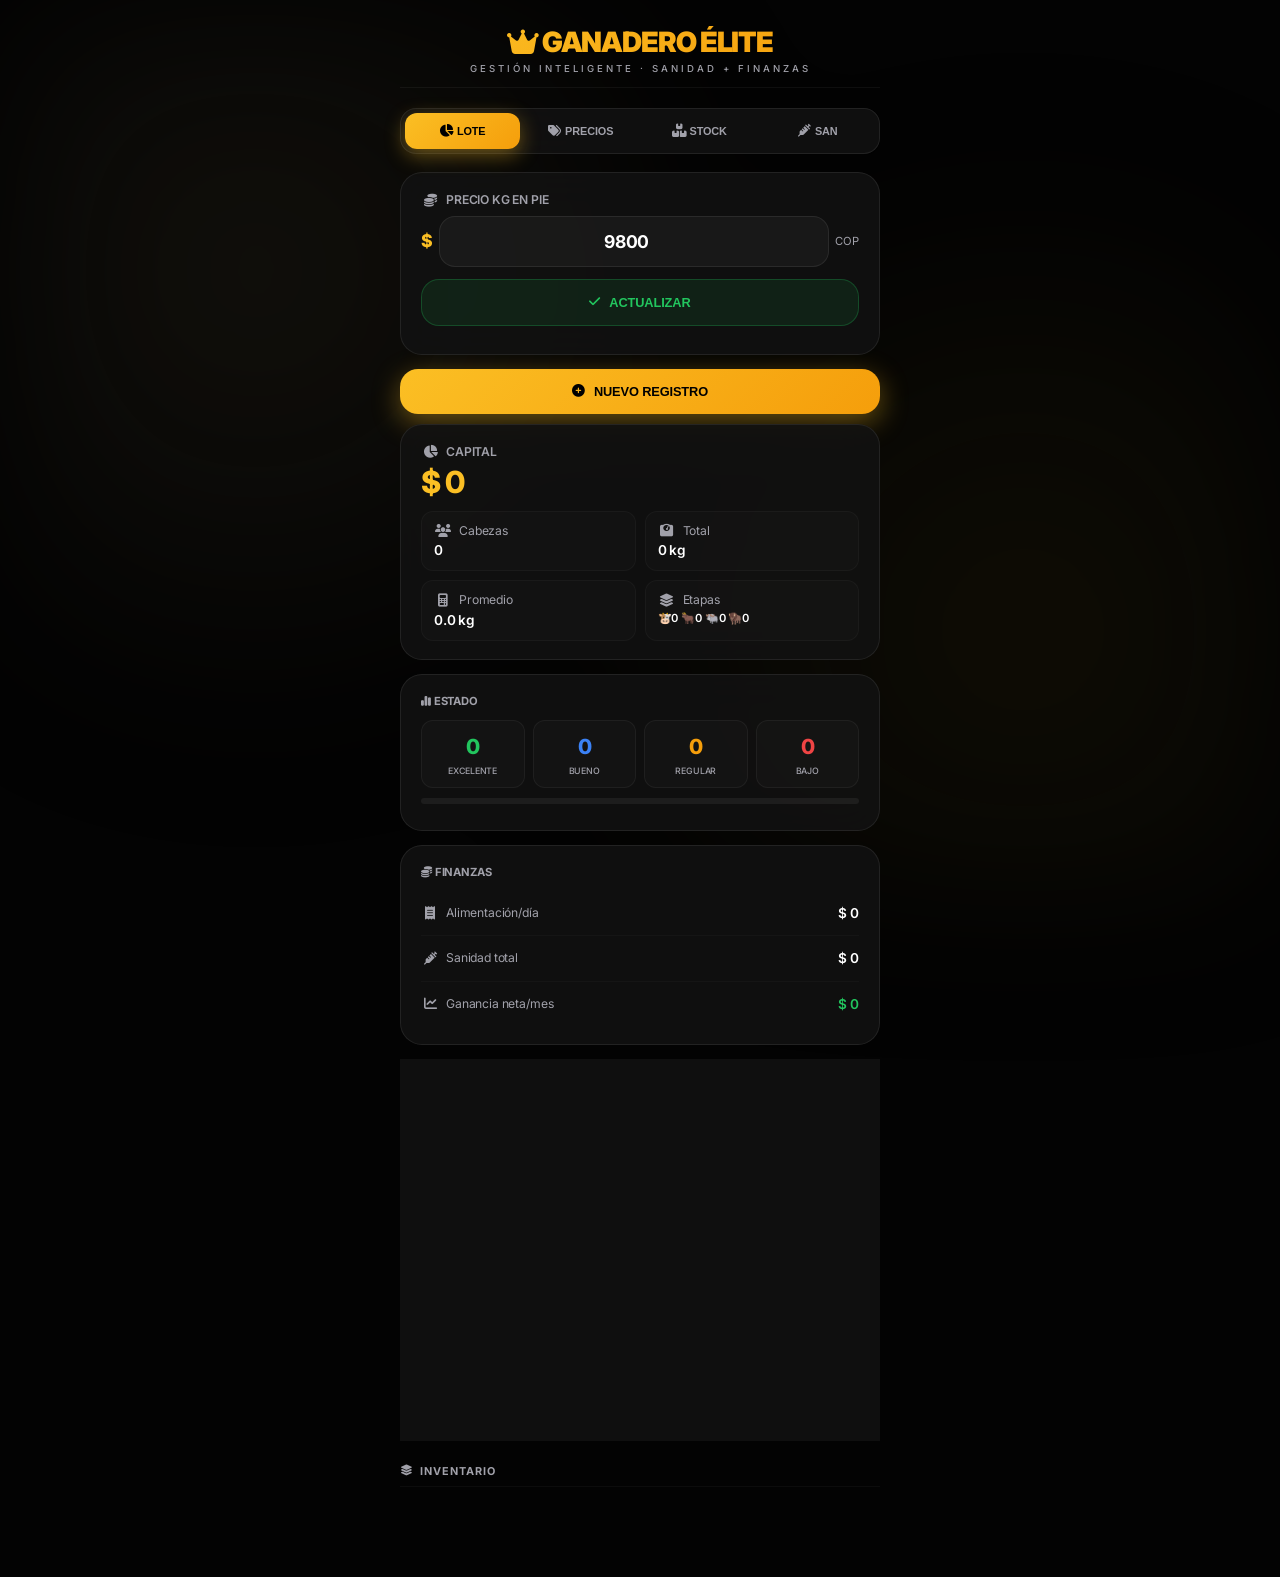
==== GANADERO ELITE.html @ 32d3ba5f "Add files via upload" ====
<!DOCTYPE html>
<html lang="es">
<head>
    <meta charset="UTF-8">
    <meta name="viewport" content="width=device-width, initial-scale=1.0, maximum-scale=1.0, user-scalable=no, viewport-fit=cover">
    <title>GANADERO ÉLITE</title>
    <link href="https://fonts.googleapis.com/css2?family=Inter:wght@300;400;500;600;700;800;900&display=swap" rel="stylesheet">
    <link rel="stylesheet" href="https://cdnjs.cloudflare.com/ajax/libs/font-awesome/6.4.0/css/all.min.css">
    <style>
        :root {
            --bg: #030303; --card: rgba(18,18,18,0.85); --border: rgba(255,255,255,0.08);
            --accent: #fbbf24; --accent-glow: rgba(251,191,36,0.4); --accent-grad: linear-gradient(135deg,#fbbf24,#f59e0b);
            --text: #fff; --muted: #a1a1aa; --danger: #ef4444; --success: #22c55e; --info: #3b82f6; --warning: #f59e0b; --purple: #a78bfa;
        }
        *{margin:0;padding:0;box-sizing:border-box;-webkit-tap-highlight-color:transparent}
        body{font-family:'Inter',-apple-system,sans-serif;background:var(--bg);color:var(--text);min-height:100vh;padding:14px 14px 80px;font-size:15px;display:flex;justify-content:center;overflow-x:hidden;font-weight:400;line-height:1.5;-webkit-font-smoothing:antialiased;letter-spacing:-.01em}
        .aurora{position:fixed;top:0;left:0;width:100%;height:100%;background:radial-gradient(circle at 20% 30%,#1e1b13 0%,transparent 40%),radial-gradient(circle at 80% 70%,#1a1608 0%,transparent 40%);z-index:-1;filter:blur(80px);opacity:.6}
        .app{width:100%;max-width:480px;position:relative;display:flex;flex-direction:column;gap:18px}
        @keyframes fadeIn{from{opacity:0;transform:translateY(8px)}to{opacity:1;transform:translateY(0)}}
        @keyframes glow{0%,100%{opacity:1}50%{opacity:.4}}
        @keyframes slideDown{from{opacity:0;transform:translateY(-20px)}to{opacity:1;transform:translateY(0)}}
        .toast{position:fixed;top:20px;left:50%;transform:translateX(-50%);background:var(--card);border:1px solid var(--accent);padding:14px 22px;border-radius:30px;z-index:1000;font-weight:500;font-size:.8rem;color:var(--text);animation:slideDown .4s ease,fadeIn .4s ease;box-shadow:0 10px 30px rgba(0,0,0,.5);text-align:center;max-width:90%}
        .page{animation:fadeIn .3s ease}
        header{text-align:center;padding:12px 0 10px;border-bottom:1px solid rgba(255,255,255,.05);margin-bottom:2px}
        header h1{font-weight:900;font-size:1.75rem;letter-spacing:-.04em;background:var(--accent-grad);-webkit-background-clip:text;-webkit-text-fill-color:transparent;line-height:1.15}
        header .subtitle{font-size:.6rem;color:var(--muted);letter-spacing:3px;font-weight:500;text-transform:uppercase;margin-top:4px}
        .nav{display:flex;gap:4px;background:var(--card);backdrop-filter:blur(20px);border-radius:16px;padding:4px;border:1px solid var(--border);position:sticky;top:8px;z-index:100}
        .nav-btn{flex:1;padding:12px 4px;border:none;border-radius:12px;background:transparent;color:var(--muted);font-size:.68rem;font-weight:600;cursor:pointer;display:flex;align-items:center;justify-content:center;gap:4px;transition:all .3s ease;letter-spacing:-.01em}
        .nav-btn i{font-size:.8rem}
        .nav-btn.active{background:var(--accent-grad);color:#000;font-weight:700;box-shadow:0 6px 20px var(--accent-glow)}
        .btn-back-float{position:fixed;bottom:24px;right:20px;width:44px;height:44px;border-radius:50%;background:rgba(255,255,255,.04);border:1px solid rgba(255,255,255,.1);color:var(--muted);font-size:1rem;cursor:pointer;z-index:150;display:flex;align-items:center;justify-content:center;transition:all .3s ease;backdrop-filter:blur(10px);-webkit-backdrop-filter:blur(10px)}
        .btn-back-float:active{background:rgba(255,255,255,.1);color:#fff;transform:scale(.9)}
        .card{background:var(--card);backdrop-filter:blur(20px);border:1px solid var(--border);border-radius:22px;padding:18px 20px;margin-bottom:14px}
        input[type=number],input[type=text],select{width:100%;padding:14px 16px;border-radius:16px;border:1px solid var(--border);background:rgba(255,255,255,.04);color:var(--text);font-family:'Inter',sans-serif;font-size:15px;font-weight:500;outline:none;transition:all .3s ease;letter-spacing:-.01em}
        select{appearance:none;-webkit-appearance:none;background-image:url("data:image/svg+xml,%3Csvg xmlns='http://www.w3.org/2000/svg' width='12' height='12' viewBox='0 0 12 12'%3E%3Cpath fill='%23a1a1aa' d='M6 8L1 3h10z'/%3E%3C/svg%3E");background-repeat:no-repeat;background-position:right 16px center;padding-right:40px}
        select option{background:#1a1a1a;color:#fff}
        input:focus,select:focus{border-color:var(--accent);box-shadow:0 0 0 4px rgba(251,191,36,.08);background:rgba(255,255,255,.07)}
        .btn{width:100%;padding:15px 18px;border-radius:18px;border:none;font-size:.8rem;font-weight:700;display:flex;align-items:center;justify-content:center;gap:9px;transition:all .3s ease;margin-bottom:10px;cursor:pointer;letter-spacing:-.01em}
        .btn-gold{background:var(--accent-grad);color:#000;box-shadow:0 8px 28px var(--accent-glow)}
        .btn-gold:active{transform:scale(.96)}
        .btn-gray{background:rgba(255,255,255,.04);color:#fff;border:1px solid var(--border);font-weight:600}
        .btn-green{background:rgba(34,197,94,.1);color:#22c55e;border:1px solid rgba(34,197,94,.25);font-weight:600}
        .btn-purple{background:rgba(167,139,250,.1);color:#a78bfa;border:1px solid rgba(167,139,250,.25);font-weight:600}
        .btn-sm{width:auto;padding:8px 14px;font-size:.7rem;min-height:38px}
        .row{display:flex;justify-content:space-between;align-items:center;padding:12px 0;border-bottom:1px solid rgba(255,255,255,.025)}
        .row:last-child{border-bottom:none}
        .row-label{color:var(--muted);font-size:.76rem;font-weight:400;display:flex;align-items:center;gap:7px}
        .row-label i{font-size:.82rem;width:18px;text-align:center}
        .row-val{font-weight:600;font-size:.85rem;letter-spacing:-.01em}
        .capital-value{font-size:1.9rem;font-weight:800;color:var(--accent);line-height:1.05;margin-bottom:4px;letter-spacing:-.03em}
        .stats-grid{display:grid;grid-template-columns:1fr 1fr;gap:9px;margin-top:12px}
        .stat-item{background:rgba(255,255,255,.015);padding:10px 12px;border-radius:12px;border:1px solid rgba(255,255,255,.03)}
        .estado-simple{display:flex;gap:8px;margin:10px 0}
        .estado-pildora{flex:1;text-align:center;padding:10px 5px;border-radius:12px;background:rgba(255,255,255,.02);border:1px solid rgba(255,255,255,.05)}
        .estado-pildora .num{font-size:1.3rem;font-weight:800;letter-spacing:-.03em}
        .estado-pildora .lbl{font-size:.55rem;color:var(--muted);margin-top:2px;text-transform:uppercase;font-weight:500}
        .estado-pildora.e .num{color:var(--success)}.estado-pildora.b .num{color:var(--info)}.estado-pildora.r .num{color:var(--warning)}.estado-pildora.m .num{color:var(--danger)}
        .progress{width:100%;height:6px;background:rgba(255,255,255,.06);border-radius:4px;overflow:hidden;margin:8px 0}
        .progress-fill{height:100%;border-radius:4px;transition:width .6s ease}
        .alert-item{display:flex;align-items:flex-start;gap:9px;padding:11px 14px;border-radius:12px;margin-bottom:5px;font-size:.74rem;font-weight:500}
        .alert-danger{background:rgba(239,68,68,.08);border-left:3px solid var(--danger)}
        .alert-warning{background:rgba(251,191,36,.08);border-left:3px solid var(--warning)}
        .alert-info{background:rgba(59,130,246,.08);border-left:3px solid var(--info)}
        .alert-purple{background:rgba(167,139,250,.08);border-left:3px solid #a78bfa}
        .grid{display:grid;grid-template-columns:1fr 1fr;gap:12px}
        .animal-card{background:rgba(255,255,255,.025);border:1px solid var(--border);border-radius:18px;padding:18px 10px 14px;text-align:center;cursor:pointer;position:relative;transition:all .3s ease}
        .animal-card:active{background:rgba(251,191,36,.06);border-color:var(--accent);transform:translateY(-4px)}
        .animal-card .name{font-weight:700;text-transform:uppercase;font-size:.7rem;letter-spacing:.3px}
        .etapa-tag{display:inline-block;padding:2px 8px;border-radius:10px;font-size:.55rem;font-weight:600;margin:3px 0}
        .etapa-inicio{background:rgba(251,191,36,.15);color:#fbbf24}.etapa-desarrollo{background:rgba(59,130,246,.15);color:#60a5fa}.etapa-ceba{background:rgba(245,158,11,.15);color:#fb923c}.etapa-madurez{background:rgba(239,68,68,.15);color:#f87171}
        .animal-card .weight{color:var(--accent);font-weight:800;font-size:1rem;margin:2px 0;letter-spacing:-.02em}
        .animal-card .cm{font-size:.66rem;font-weight:600;margin-top:2px}
        .animal-card .retiro-badge{display:inline-block;background:rgba(239,68,68,.2);color:#f87171;padding:2px 6px;border-radius:8px;font-size:.5rem;margin-top:3px;animation:pulse 2s infinite}
        @keyframes pulse{0%,100%{transform:scale(1)}50%{transform:scale(1.02)}}
        .mini-led{position:absolute;top:10px;right:10px;width:11px;height:11px;border-radius:50%}
        .ml-g{background:#22c55e;box-shadow:0 0 8px rgba(34,197,94,.5);animation:glow 2s infinite}.ml-b{background:#3b82f6;box-shadow:0 0 8px rgba(59,130,246,.5);animation:glow 2.5s infinite}.ml-o{background:#f59e0b;box-shadow:0 0 8px rgba(245,158,11,.5);animation:glow 1.5s infinite}.ml-r{background:#ef4444;box-shadow:0 0 8px rgba(239,68,68,.5);animation:glow 1s infinite}.ml-x{background:#6b7280}
        .lock-icon{position:absolute;top:8px;left:10px;font-size:.7rem;color:#fbbf24}
        .section-title{display:flex;align-items:center;gap:7px;font-size:.68rem;font-weight:700;letter-spacing:1px;text-transform:uppercase;color:var(--muted);margin:22px 0 10px;padding-bottom:7px;border-bottom:1px solid rgba(255,255,255,.04)}
        .alerta-card{display:flex;align-items:center;gap:14px;padding:16px;border-radius:18px;margin-bottom:18px;border:2px solid}
        .alerta-card.verde{background:rgba(34,197,94,.06);border-color:rgba(34,197,94,.35)}.alerta-card.azul{background:rgba(59,130,246,.06);border-color:rgba(59,130,246,.35)}.alerta-card.naranja{background:rgba(245,158,11,.06);border-color:rgba(245,158,11,.35)}.alerta-card.rojo{background:rgba(239,68,68,.06);border-color:rgba(239,68,68,.35)}
        .alerta-led{width:46px;height:46px;border-radius:50%;display:flex;align-items:center;justify-content:center;font-size:1.4rem;flex-shrink:0}
        .alerta-led.verde{background:radial-gradient(circle at 35% 35%,#4ade80,#16a34a)}.alerta-led.azul{background:radial-gradient(circle at 35% 35%,#60a5fa,#2563eb)}.alerta-led.naranja{background:radial-gradient(circle at 35% 35%,#fbbf24,#d97706)}.alerta-led.rojo{background:radial-gradient(circle at 35% 35%,#f87171,#dc2626)}
        .alerta-titulo{font-weight:800;font-size:.95rem;margin-bottom:2px;letter-spacing:-.02em}
        .alerta-met{font-weight:700;font-size:.74rem;margin-top:3px}
        .hist-item{display:flex;justify-content:space-between;align-items:center;padding:10px 12px;background:rgba(255,255,255,.015);border-radius:10px;margin-bottom:5px;border:1px solid rgba(255,255,255,.03);font-size:.8rem}
        .badge{font-size:.68rem;font-weight:600;padding:3px 8px;border-radius:6px}
        .badge-up{background:rgba(34,197,94,.1);color:#22c55e}.badge-down{background:rgba(239,68,68,.1);color:#ef4444}
        .profile-header{display:flex;justify-content:space-between;align-items:flex-start;margin-bottom:18px;padding-bottom:14px;border-bottom:1px solid rgba(255,255,255,.05)}
        .profile-name{font-weight:900;font-size:1.3rem;color:var(--accent);letter-spacing:-.03em}
        .profile-sub{font-size:.6rem;color:var(--muted);letter-spacing:1px;font-weight:500}
        .proyeccion-grid{display:grid;grid-template-columns:1fr 1fr 1fr;gap:6px;margin-top:8px}
        .proyeccion-item{background:rgba(255,255,255,.02);padding:8px 6px;border-radius:10px;text-align:center;border:1px solid rgba(255,255,255,.04)}
        .proyeccion-item .dias{font-size:.6rem;color:var(--muted)}.proyeccion-item .peso{font-weight:700;font-size:.85rem;color:var(--accent)}.proyeccion-item .ganancia{font-size:.6rem;margin-top:2px}
        .aplicacion-item{background:rgba(255,255,255,.02);padding:8px 12px;border-radius:10px;margin-bottom:3px;font-size:.7rem;display:flex;justify-content:space-between;align-items:center;border:1px solid rgba(255,255,255,.03)}
        .modal-overlay{position:fixed;top:0;left:0;width:100%;height:100%;background:rgba(0,0,0,.8);z-index:200;display:flex;align-items:center;justify-content:center;padding:20px}
        .modal{background:#1a1a1a;border:1px solid var(--border);border-radius:22px;padding:24px;width:100%;max-width:420px;max-height:80vh;overflow-y:auto}
        .comparativa-table{width:100%;font-size:.65rem;border-collapse:collapse}
        .comparativa-table th,.comparativa-table td{padding:6px 8px;text-align:center;border-bottom:1px solid rgba(255,255,255,.05)}
        .comparativa-table th{color:var(--muted);font-weight:600;font-size:.6rem;text-transform:uppercase}
        .hidden{display:none!important}
        .flex-col{display:flex;flex-direction:column}
        .gap8{gap:8px}.gap10{gap:10px}.mb6{margin-bottom:6px}.mb8{margin-bottom:8px}.mb14{margin-bottom:14px}.mt8{margin-top:8px}.mt12{margin-top:12px}.mt20{margin-top:20px}.pt12{padding-top:12px}.bt{border-top:1px solid var(--border)}
    </style>
</head>
<body>
<div class="aurora"></div><div id="toastContainer"></div><div id="modalContainer"></div>
<div class="app">
    <header><h1><i class="fa-solid fa-crown"></i> GANADERO ÉLITE</h1><p class="subtitle">Gestión Inteligente · Sanidad + Finanzas</p></header>
    <nav class="nav" id="nav">
        <button class="nav-btn active" data-p="lote"><i class="fa-solid fa-chart-pie"></i> LOTE</button>
        <button class="nav-btn" data-p="precios"><i class="fa-solid fa-tags"></i> PRECIOS</button>
        <button class="nav-btn" data-p="stock"><i class="fa-solid fa-boxes"></i> STOCK</button>
        <button class="nav-btn" data-p="sanidad"><i class="fa-solid fa-syringe"></i> SAN</button>
    </nav>
    <div id="v-lote" class="page"></div><div id="v-precios" class="hidden page"></div><div id="v-stock" class="hidden page"></div><div id="v-sanidad" class="hidden page"></div><div id="v-perfil" class="hidden page"></div>
</div>
<script>
var DB=JSON.parse(localStorage.getItem('ganadero_elite_v9'))||{animales:[],precios:{pasto:1200,salvado:2500,melaza:3800,levadura:8000,bicarb:4500,sal:6200,urea:9500},stock:{pasto:500,salvado:200,melaza:50,levadura:10,bicarb:5,sal:2,urea:20},stockSanidad:{},preciosSanidad:{},aplicaciones:[],precioKG:9800,etapasAnteriores:{}};
function save(){localStorage.setItem('ganadero_elite_v9',JSON.stringify(DB));}
var AL=['pasto','salvado','melaza','levadura','bicarb','sal','urea'];
var IC={pasto:'fa-seedling',salvado:'fa-wheat-awn',melaza:'fa-droplet',levadura:'fa-flask',bicarb:'fa-cubes',sal:'fa-vial-circle-check',urea:'fa-flask-vial'};
var NM={pasto:'Pasto Picado',salvado:'Salvado Trigo',melaza:'Melaza',levadura:'Levadura',bicarb:'Bicarbonato',sal:'Sal Mineral',urea:'UREA'};
var CATALOGO_SANIDAD=[{id:'modificador',nombre:'Modificador Orgánico',tipo:'Estrategica',funcion:'Estimulante de síntesis de proteína',dosis:50,unidad:'ml',diasEfecto:90,retiro:0,icono:'fa-flask',color:'#22c55e'},{id:'vitaminaA',nombre:'Vitamina ADE',tipo:'Periodica',funcion:'Reserva de vitaminas liposolubles',dosis:50,unidad:'ml',diasEfecto:60,retiro:30,icono:'fa-sun',color:'#fbbf24'},{id:'complejoB',nombre:'Complejo B (B12)',tipo:'Condicional',funcion:'Estimulante del apetito',dosis:50,unidad:'ml',diasEfecto:20,retiro:0,icono:'fa-capsules',color:'#3b82f6'},{id:'ivermectina1',nombre:'Ivermectina 1%',tipo:'Periodica',funcion:'Control de parásitos y nuches',dosis:50,unidad:'ml',diasEfecto:30,retiro:28,icono:'fa-shield-virus',color:'#ef4444'},{id:'ivermectina315',nombre:'Ivermectina 3.15%',tipo:'Periodica',funcion:'Control prolongado de parásitos',dosis:50,unidad:'ml',diasEfecto:90,retiro:122,icono:'fa-shield-halved',color:'#dc2626'},{id:'fosforo',nombre:'Fósforo B12',tipo:'Estrategica',funcion:'Desarrollo óseo y metabolismo',dosis:20,unidad:'ml',diasEfecto:30,retiro:0,icono:'fa-bone',color:'#a78bfa'},{id:'hierro',nombre:'Hierro Dextrano',tipo:'Condicional',funcion:'Prevención de anemia',dosis:100,unidad:'ml',diasEfecto:30,retiro:0,icono:'fa-droplet',color:'#f87171'}];
function showToast(m,d){d=d||3000;var t=document.createElement('div');t.className='toast';t.innerHTML=m;document.getElementById('toastContainer').appendChild(t);setTimeout(function(){t.remove();},d);}
function showModal(h){var o=document.createElement('div');o.className='modal-overlay';o.innerHTML='<div class="modal">'+h+'</div>';o.onclick=function(e){if(e.target===o)o.remove();};document.getElementById('modalContainer').appendChild(o);}
function getEtapa(pv){if(pv<150)return{nombre:'Iniciación',clase:'etapa-inicio',icono:'🐮',rango:'Levante Temprano',min:0,max:150,ureaBloqueada:!0,color:'#fbbf24',siguienteEtapa:'Desarrollo'};if(pv<350)return{nombre:'Desarrollo',clase:'etapa-desarrollo',icono:'🐂',rango:'Levante',min:150,max:350,ureaBloqueada:!1,color:'#60a5fa',siguienteEtapa:'Ceba'};if(pv<500)return{nombre:'Ceba',clase:'etapa-ceba',icono:'🐃',rango:'Finalización',min:350,max:500,ureaBloqueada:!1,color:'#fb923c',siguienteEtapa:'Madurez'};return{nombre:'Madurez',clase:'etapa-madurez',icono:'🦬',rango:'Venta',min:500,max:9999,ureaBloqueada:!1,color:'#f87171',siguienteEtapa:'Venta'};}
function getProgresoEtapa(pv,e){return Math.min(100,Math.max(0,((pv-e.min)/(e.max-e.min))*100));}
function getDiet(pv){if(pv<20)return{pasto:0,salvado:0,sal:0,melaza:0,urea:0,levadura:0,bicarb:0};var d={pasto:pv*.03,salvado:pv*.0045,sal:pv*.2,melaza:0,urea:0,levadura:0,bicarb:0};if(pv>=130&&pv<150)d.melaza=50;if(pv>=150){var f=pv*1.1;d.melaza=Math.max(d.melaza,f*.85);d.levadura=f*.05;d.bicarb=20;d.urea=pv>800?150:f*.1;if(d.urea>150)d.urea=150;}return d;}
function getDiasDesde(f){var p=f.split('/');return Math.floor((new Date()-new Date(p[2],p[1]-1,p[0]))/(864e5));}
function getGMD(h){return h.length<2?0:(h[h.length-1].peso-h[h.length-2].peso)/30;}
function getCostoDiario(pv){var d=getDiet(pv);return(d.pasto||0)*(DB.precios.pasto||0)+(d.salvado||0)*(DB.precios.salvado||0)+((d.melaza||0)/1e3)*(DB.precios.melaza||0)+((d.levadura||0)/1e3)*(DB.precios.levadura||0)+((d.bicarb||0)/1e3)*(DB.precios.bicarb||0)+((d.sal||0)/1e3)*(DB.precios.sal||0)+((d.urea||0)/1e3)*(DB.precios.urea||0);}
function getCostoSanidadDiario(animalId){var t=0;for(var i=0;i<DB.aplicaciones.length;i++){if(DB.aplicaciones[i].animalId===animalId){var p=CATALOGO_SANIDAD.find(function(x){return x.id===DB.aplicaciones[i].productoId;});if(p&&p.diasEfecto>0){t+=(DB.aplicaciones[i].costo||0)/p.diasEfecto;}}}return t;}
function getCostoSanidadTotal(animalId){var t=0;for(var i=0;i<DB.aplicaciones.length;i++){if(DB.aplicaciones[i].animalId===animalId)t+=(DB.aplicaciones[i].costo||0);}return t;}
function getCkp(animalId){var a=DB.animales.find(function(x){return x.id===animalId;});if(!a)return 0;var pv=a.historial[a.historial.length-1].peso;var gmd=getGMD(a.historial);if(gmd<=0)return 999999;var cd=getCostoDiario(pv);var csd=getCostoSanidadDiario(animalId);return(cd+csd)/gmd;}
function getRendimiento(h){if(h.length<2)return{nivel:'azul',texto:'Registre más pesajes',icono:'fa-circle-info',cm:0,color:'azul'};var act=h[h.length-1].peso,ant=h[h.length-2].peso,cm=((act-ant)/ant)*100;if(act<ant)return{nivel:'gris',texto:'Pérdida de Peso',icono:'fa-circle-exclamation',cm:cm,color:'gris'};if(cm>=5)return{nivel:'verde',texto:'Excelente',icono:'fa-crown',cm:cm,color:'verde'};if(cm>=3.5)return{nivel:'azul',texto:'Bueno',icono:'fa-circle-check',cm:cm,color:'azul'};if(cm>=2.5)return{nivel:'naranja',texto:'Regular',icono:'fa-triangle-exclamation',cm:cm,color:'naranja'};return{nivel:'rojo',texto:'Bajo',icono:'fa-circle-exclamation',cm:cm,color:'rojo'};}
function getIneficienciaConsecutiva(animalId){var a=DB.animales.find(function(x){return x.id===animalId;});if(!a||a.historial.length<3)return!1;var count=0;for(var i=a.historial.length-1;i>=1&&count<2;i--){var ckp=getCkp(animalId);if(ckp>DB.precioKG)count++;else break;}return count>=2;}
function getAlertasSanidad(a){var alertas=[],pv=a.historial[a.historial.length-1].peso,gmd=getGMD(a.historial),etapa=getEtapa(pv);var tm=!1,tcb=!1,tiv=!1,th=!1,tf=!1;for(var i=DB.aplicaciones.length-1;i>=0;i--){if(DB.aplicaciones[i].animalId===a.id){var d=getDiasDesde(DB.aplicaciones[i].fecha);var prod=CATALOGO_SANIDAD.find(function(p){return p.id===DB.aplicaciones[i].productoId;});if(prod){if(DB.aplicaciones[i].productoId==='modificador'&&d<prod.diasEfecto)tm=!0;if(DB.aplicaciones[i].productoId==='complejoB'&&d<prod.diasEfecto)tcb=!0;if((DB.aplicaciones[i].productoId==='ivermectina1'||DB.aplicaciones[i].productoId==='ivermectina315')&&d<prod.diasEfecto)tiv=!0;if(DB.aplicaciones[i].productoId==='hierro'&&d<60)th=!0;if(DB.aplicaciones[i].productoId==='fosforo'&&d<60)tf=!0;}}}var umbral=0.4;if(gmd>0&&gmd<umbral&&!tm){alertas.push({t:'purple',m:'GMD bajo ('+gmd.toFixed(3)+' kg/d). <b>Aplicar Modificador Orgánico</b>',icon:'fa-flask'});if(!tcb)alertas.push({t:'purple',m:'Complementar con <b>Complejo B</b> para estimular apetito',icon:'fa-capsules'});}if(!tiv){var ui=null;for(var j=DB.aplicaciones.length-1;j>=0;j--){if(DB.aplicaciones[j].animalId===a.id&&(DB.aplicaciones[j].productoId==='ivermectina1'||DB.aplicaciones[j].productoId==='ivermectina315')){ui=DB.aplicaciones[j];break;}}var ds=ui?getDiasDesde(ui.fecha):999;var prodIver=CATALOGO_SANIDAD.find(function(p){return p.id==='ivermectina1';});if(ds>(prodIver?prodIver.diasEfecto:90))alertas.push({t:'r',m:'Desparasitación vencida. <b>Aplicar Ivermectina</b> ('+(pv/50).toFixed(1)+' ml)',icon:'fa-shield-virus'});}if(etapa.nombre==='Iniciación'&&(!th||!tf)){var f=[];if(!th)f.push('Hierro');if(!tf)f.push('Fósforo');if(f.length)alertas.push({t:'purple',m:'Etapa Iniciación. <b>Refuerzo de '+f.join(' y ')+'</b>',icon:'fa-bone'});}for(var k=DB.aplicaciones.length-1;k>=0;k--){if(DB.aplicaciones[k].animalId===a.id){var pr=CATALOGO_SANIDAD.find(function(p){return p.id===DB.aplicaciones[k].productoId;});if(pr&&pr.retiro>0&&getDiasDesde(DB.aplicaciones[k].fecha)<pr.retiro){alertas.push({t:'r',m:'🚫 NO APTO. '+(pr.retiro-getDiasDesde(DB.aplicaciones[k].fecha))+' días de retiro ('+pr.nombre+')',icon:'fa-clock'});break;}}}var ckp=getCkp(a.id);if(getIneficienciaConsecutiva(a.id)){alertas.push({t:'r',m:'⚠️ <b>Ineficiencia crónica</b>. $C_{kp}$ > precio venta por 2 pesajes. Considere venta.',icon:'fa-chart-line'});}for(var l=0;l<CATALOGO_SANIDAD.length;l++){var prod2=CATALOGO_SANIDAD[l];var ult=null;for(var m=DB.aplicaciones.length-1;m>=0;m--){if(DB.aplicaciones[m].animalId===a.id&&DB.aplicaciones[m].productoId===prod2.id){ult=DB.aplicaciones[m];break;}}if(ult&&prod2.diasEfecto>0){var diasDesde=getDiasDesde(ult.fecha);var diasRest=prod2.diasEfecto-diasDesde;if(diasRest>0&&diasRest<=7){alertas.push({t:'info',m:'📅 Próxima dosis de <b>'+prod2.nombre+'</b> en '+diasRest+' días',icon:'fa-calendar-alt'});}}}return alertas;}
function renderLote(){var price=DB.precioKG,totalKg=0,mez={pasto:0,salvado:0,sal:0,melaza:0,urea:0,levadura:0,bicarb:0};var costoTotal=0,est={verde:0,azul:0,naranja:0,rojo:0,gris:0};var etapas={Iniciación:0,Desarrollo:0,Ceba:0,Madurez:0};var alertas=[],cards='',mejor=null,peor=null,csTotal=0;for(var i=0;i<DB.animales.length;i++)csTotal+=getCostoSanidadTotal(DB.animales[i].id);for(var i=0;i<DB.animales.length;i++){var a=DB.animales[i],cp=a.historial[a.historial.length-1].peso;totalKg+=cp;var d=getDiet(cp);for(var k in mez)mez[k]+=d[k];costoTotal+=getCostoDiario(cp);var r=getRendimiento(a.historial);est[r.nivel]=(est[r.nivel]||0)+1;var etapa=getEtapa(cp);etapas[etapa.nombre]=(etapas[etapa.nombre]||0)+1;var gmd=getGMD(a.historial);if(!mejor||gmd>mejor.gmd)mejor={nombre:a.nombre,gmd:gmd};if(!peor||gmd<peor.gmd)peor={nombre:a.nombre,gmd:gmd};var as=getAlertasSanidad(a);for(var s=0;s<as.length;s++)alertas.push(Object.assign({},as[s],{nombre:a.nombre}));var lm={verde:'ml-g',azul:'ml-b',naranja:'ml-o',rojo:'ml-r',gris:'ml-x'};var sg=r.cm>=0?'+':'';var ret=!1;for(var j=DB.aplicaciones.length-1;j>=0;j--){if(DB.aplicaciones[j].animalId===a.id){var pr=CATALOGO_SANIDAD.find(function(p){return p.id===DB.aplicaciones[j].productoId;});if(pr&&pr.retiro>0&&getDiasDesde(DB.aplicaciones[j].fecha)<pr.retiro){ret=!0;break;}}}cards+='<div class="animal-card" onclick="showProfile('+a.id+')"><div class="mini-led '+lm[r.nivel]+'"></div>'+(etapa.ureaBloqueada?'<div class="lock-icon"><i class="fa-solid fa-lock"></i></div>':'')+'<span style="font-size:1.5rem;">'+etapa.icono+'</span><div class="name">'+a.nombre+'</div><span class="etapa-tag '+etapa.clase+'">'+etapa.rango+'</span><div class="weight">'+cp+' kg</div>'+(ret?'<div class="retiro-badge">🚫 EN RETIRO</div>':'')+'<div class="cm" style="color:'+(r.cm>=0?'#22c55e':'#ef4444')+'">'+sg+r.cm.toFixed(1)+'%</div></div>';}for(var j=0;j<AL.length;j++){var co=mez[AL[j]]||0,st=DB.stock[AL[j]]||0,cr=(AL[j]==='pasto'||AL[j]==='salvado')?co:co/1e3;if(st>0&&cr>0&&st/cr<3)alertas.push({t:'r',m:'<i class="fa-solid '+IC[AL[j]]+'"></i> '+NM[AL[j]]+': Stock bajo ('+(st/cr).toFixed(1)+' días)',icon:IC[AL[j]]});}var ta=DB.animales.length,prom=ta>0?totalKg/ta:0,gmdL=ta>0?DB.animales.reduce(function(s,a){return s+getGMD(a.historial);},0)/ta:0;var ingM=gmdL*30*price*ta,cosM=costoTotal*30,gan=ingM-cosM-(csTotal/12);var pctB=ta>0?((est.verde+est.azul)/ta)*100:0;var alHTML='';if(alertas.length>0){var visto={},unicas=[];for(var x=0;x<alertas.length;x++){var key=(alertas[x].nombre||'')+alertas[x].m;if(!visto[key]){visto[key]=!0;unicas.push(alertas[x]);}}alHTML='<div class="card"><div style="font-weight:700;font-size:.7rem;margin-bottom:8px;color:var(--muted);"><i class="fa-solid fa-bell"></i> ALERTAS</div>';for(var y=0;y<unicas.length;y++){var cls=unicas[y].t==='r'?'alert-danger':unicas[y].t==='purple'?'alert-purple':unicas[y].t==='info'?'alert-info':'alert-warning';alHTML+='<div class="alert-item '+cls+'"><i class="fa-solid '+(unicas[y].icon||'fa-circle')+'"></i><div><b>'+(unicas[y].nombre||'')+':</b> '+unicas[y].m+'</div></div>';}alHTML+='</div>';}var mezHTML='';for(var z=0;z<AL.length;z++)mezHTML+='<div class="row"><span class="row-label"><i class="fa-solid '+IC[AL[z]]+'"></i> '+NM[AL[z]]+'</span><span class="row-val">'+(AL[z]==='pasto'||AL[z]==='salvado'?mez[AL[z]].toFixed(2)+' kg':mez[AL[z]].toFixed(0)+' g')+'</span></div>';document.getElementById('v-lote').innerHTML='<div class="card"><div class="row-label mb6" style="font-weight:600;"><i class="fa-solid fa-coins"></i> PRECIO KG EN PIE</div><div style="display:flex;align-items:center;gap:6px;"><span style="font-size:1.1rem;font-weight:800;color:var(--accent);">$</span><input id="inpPKG" type="number" value="'+price+'" style="font-size:1.1rem;font-weight:700;text-align:center;"><span style="font-size:.7rem;color:var(--muted);">COP</span></div><button class="btn btn-green mt12" onclick="savePKG()"><i class="fa-solid fa-check"></i> ACTUALIZAR</button></div><button class="btn btn-gold" onclick="toggleAdd()"><i id="addIco" class="fa-solid fa-plus-circle"></i> NUEVO REGISTRO</button><div id="addF" class="card hidden"><div class="flex-col gap10"><input id="newN" type="text" placeholder="Nombre del Animal" oninput="validateName()"><small id="nameVal" style="font-size:.6rem;"></small><input id="newW" type="number" placeholder="Peso Inicial (kg)" min="20" max="2000" oninput="validateWeight()"><small id="weightVal" style="font-size:.6rem;"></small><button class="btn btn-gold" onclick="addAnimal()"><i class="fa-solid fa-check-circle"></i> GUARDAR</button></div></div><div class="card"><div class="row-label mb6" style="font-weight:600;"><i class="fa-solid fa-chart-pie"></i> CAPITAL</div><div class="capital-value">$ '+(totalKg*price).toLocaleString()+'</div><div class="stats-grid"><div class="stat-item"><div class="row-label"><i class="fa-solid fa-users"></i> Cabezas</div><div class="row-val">'+ta+'</div></div><div class="stat-item"><div class="row-label"><i class="fa-solid fa-weight-scale"></i> Total</div><div class="row-val">'+totalKg.toLocaleString()+' kg</div></div><div class="stat-item"><div class="row-label"><i class="fa-solid fa-calculator"></i> Promedio</div><div class="row-val">'+prom.toFixed(1)+' kg</div></div><div class="stat-item"><div class="row-label"><i class="fa-solid fa-layer-group"></i> Etapas</div><div class="row-val" style="font-size:.7rem;">🐮'+etapas.Iniciación+' 🐂'+etapas.Desarrollo+' 🐃'+etapas.Ceba+' 🦬'+etapas.Madurez+'</div></div></div></div><div class="card"><div style="font-weight:700;font-size:.7rem;margin-bottom:10px;color:var(--muted);"><i class="fa-solid fa-chart-simple"></i> ESTADO</div><div class="estado-simple"><div class="estado-pildora e"><div class="num">'+est.verde+'</div><div class="lbl">Excelente</div></div><div class="estado-pildora b"><div class="num">'+est.azul+'</div><div class="lbl">Bueno</div></div><div class="estado-pildora r"><div class="num">'+est.naranja+'</div><div class="lbl">Regular</div></div><div class="estado-pildora m"><div class="num">'+est.rojo+'</div><div class="lbl">Bajo</div></div></div><div class="progress"><div class="progress-fill" style="width:'+pctB+'%;background:var(--info);"></div></div></div><div class="card"><div style="font-weight:700;font-size:.7rem;margin-bottom:10px;color:var(--muted);"><i class="fa-solid fa-coins"></i> FINANZAS</div><div class="row"><span class="row-label"><i class="fa-solid fa-receipt"></i> Alimentación/día</span><span class="row-val">$ '+costoTotal.toFixed(0)+'</span></div><div class="row"><span class="row-label"><i class="fa-solid fa-syringe"></i> Sanidad total</span><span class="row-val">$ '+csTotal.toFixed(0)+'</span></div><div class="row"><span class="row-label"><i class="fa-solid fa-chart-line"></i> Ganancia neta/mes</span><span class="row-val" style="color:'+(gan>=0?'#22c55e':'#ef4444')+'">$ '+gan.toFixed(0)+'</span></div></div>'+alHTML+'<div class="card"><div style="font-weight:700;font-size:.7rem;margin-bottom:10px;color:var(--accent);"><i class="fa-solid fa-blender"></i> CONSUMO DIARIO</div>'+mezHTML+'</div><div class="section-title"><i class="fa-solid fa-layer-group"></i> INVENTARIO</div><div class="grid">'+cards+'</div>';}
function validateName(){var el=document.getElementById('newN'),val=document.getElementById('nameVal');if(!el)return;var n=el.value.trim();if(!n){val.innerHTML='';el.classList.remove('valid','invalid');return;}if(n.length<2){val.innerHTML='⚠️ Mínimo 2';val.style.color='#fbbf24';el.classList.add('invalid');return;}var dup=DB.animales.some(function(a){return a.nombre.toLowerCase()===n.toLowerCase();});val.innerHTML=dup?'⚠️ Duplicado':'✅ Disponible';val.style.color=dup?'#ef4444':'#22c55e';el.classList.toggle('valid',!dup);el.classList.toggle('invalid',dup);}
function validateWeight(){var el=document.getElementById('newW'),val=document.getElementById('weightVal');if(!el)return;var p=parseFloat(el.value);if(isNaN(p)){val.innerHTML='';el.classList.remove('valid','invalid');return;}if(p<20||p>2000){val.innerHTML='⚠️ 20-2000 kg';val.style.color='#ef4444';el.classList.add('invalid');return;}var etapa=getEtapa(p);val.innerHTML='✅ '+etapa.icono+' '+etapa.nombre;val.style.color='#22c55e';el.classList.add('valid');el.classList.remove('invalid');}
function goPage(p){['v-lote','v-precios','v-stock','v-sanidad','v-perfil'].forEach(function(id){document.getElementById(id).classList.add('hidden');});document.getElementById('v-'+p).classList.remove('hidden');var btns=document.querySelectorAll('#nav .nav-btn');for(var i=0;i<btns.length;i++)btns[i].classList.remove('active');var ab=document.querySelector('#nav button[data-p="'+p+'"]');if(ab)ab.classList.add('active');if(p==='lote')renderLote();if(p==='precios')renderPrecios();if(p==='stock')renderStock();if(p==='sanidad')renderSanidad();window.scrollTo(0,0);}
document.getElementById('nav').addEventListener('click',function(e){var btn=e.target.closest('button');if(btn)goPage(btn.getAttribute('data-p'));});
function savePKG(){var el=document.getElementById('inpPKG');if(el){DB.precioKG=parseFloat(el.value)||0;save();renderLote();showToast('✅ Precio actualizado');}}
function toggleAdd(){var f=document.getElementById('addF'),i=document.getElementById('addIco');f.classList.toggle('hidden');i.className=f.classList.contains('hidden')?'fa-solid fa-plus-circle':'fa-solid fa-xmark-circle';if(!f.classList.contains('hidden'))setTimeout(function(){document.getElementById('newN').focus();},150);}
function addAnimal(){var n=document.getElementById('newN').value.trim(),p=parseFloat(document.getElementById('newW').value);if(!n||n.length<2){alert('Nombre válido');return;}if(isNaN(p)||p<20||p>2000){alert('Peso 20-2000 kg');return;}if(DB.animales.some(function(a){return a.nombre.toLowerCase()===n.toLowerCase();})){if(!confirm('¿Agregar duplicado?'))return;}var id=Date.now();DB.animales.push({id:id,nombre:n,historial:[{fecha:new Date().toLocaleDateString(),peso:p}]});DB.etapasAnteriores[id]=getEtapa(p).nombre;save();document.getElementById('newN').value='';document.getElementById('newW').value='';toggleAdd();renderLote();showToast('✅ '+n+' registrado');}
function showProfile(id){var a=DB.animales.find(function(x){return x.id===id;});if(!a)return;var p=a.historial[a.historial.length-1].peso,etapa=getEtapa(p),d=getDiet(p),r=getRendimiento(a.historial),gmd=getGMD(a.historial),cd=getCostoDiario(p);var csd=getCostoSanidadDiario(id),cst=getCostoSanidadTotal(id),ckp=getCkp(id);var ingM=gmd*30*DB.precioKG,gan=ingM-(cd*30)-(cst/12);var diasUltimo=getDiasDesde(a.historial[a.historial.length-1].fecha);var proy30=p+(gmd*30),proy60=p+(gmd*60),proy90=p+(gmd*90),valorActual=p*DB.precioKG;var as=getAlertasSanidad(a),seg='';if(etapa.ureaBloqueada)seg+='<div class="alert-item alert-warning"><i class="fa-solid fa-lock"></i> Etapa Iniciación: Urea y Melaza bloqueadas</div>';for(var s=0;s<as.length;s++){var cls=as[s].t==='r'?'danger':as[s].t==='purple'?'purple':as[s].t==='info'?'info':'warning';seg+='<div class="alert-item alert-'+cls+'"><i class="fa-solid '+as[s].icon+'"></i> '+as[s].m+'</div>';}var ineficiencia=getIneficienciaConsecutiva(id);if(ineficiencia)seg+='<div class="alert-item alert-danger"><i class="fa-solid fa-chart-line"></i> <b>Ineficiencia crónica:</b> $C_{kp}$ > precio venta por 2 pesajes consecutivos. Considere liquidar.</div>';var apps=DB.aplicaciones.filter(function(app){return app.animalId===id;}).slice(-5).reverse(),appsHTML='';if(apps.length>0){appsHTML='<div class="section-title"><i class="fa-solid fa-syringe"></i> APLICACIONES</div>';for(var ap=0;ap<apps.length;ap++){var prod=CATALOGO_SANIDAD.find(function(p2){return p2.id===apps[ap].productoId;});appsHTML+='<div class="aplicacion-item"><span><i class="fa-solid '+(prod?prod.icono:'fa-circle')+'" style="color:'+(prod?prod.color:'#fff')+';"></i> '+apps[ap].producto+'</span><span style="font-size:.65rem;">'+apps[ap].ml+' ml · $'+(apps[ap].costo||0)+' · '+apps[ap].fecha+'</span></div>';}}var hist='',rev=a.historial.slice().reverse();for(var i=0;i<rev.length;i++){var h=rev[i],ch='',diasInfo='';if(i===0)diasInfo='<span class="days-ago" style="font-size:.6rem;color:var(--muted);margin-left:4px;">hace '+getDiasDesde(h.fecha)+' d</span>';if(i<a.historial.length-1){var ant=a.historial[a.historial.length-2-i].peso,dif=h.peso-ant,cls=dif>=0?'badge-up':'badge-down',sig=dif>=0?'+':'';ch='<span class="badge '+cls+'">'+sig+((dif/ant)*100).toFixed(1)+'%</span>';}hist+='<div class="hist-item"><span><i class="fa-regular fa-calendar"></i> '+h.fecha+diasInfo+'</span><div><span class="row-val">'+h.peso.toFixed(1)+' kg</span>'+ch+'</div></div>';}var dietaHTML='';for(var x=0;x<AL.length;x++){var bl=(AL[x]==='urea'||AL[x]==='melaza')&&etapa.ureaBloqueada;dietaHTML+='<div class="row"><span class="row-label"><i class="fa-solid '+IC[AL[x]]+'"></i> '+NM[AL[x]]+'</span><span class="row-val" style="'+(bl?'color:#6b7280;text-decoration:line-through':'')+'">'+(bl?'0 g (🔒)':(AL[x]==='pasto'||AL[x]==='salvado'?d[AL[x]].toFixed(2)+' kg':d[AL[x]].toFixed(1)+' g'))+'</span></div>';}var roi=(cst+cd*30)>0?(((valorActual-(cst+cd*30))/(cst+cd*30))*100).toFixed(1):'--';document.getElementById('v-lote').classList.add('hidden');document.getElementById('v-precios').classList.add('hidden');document.getElementById('v-stock').classList.add('hidden');document.getElementById('v-sanidad').classList.add('hidden');document.getElementById('v-perfil').classList.remove('hidden');document.getElementById('nav').style.display='none';document.getElementById('v-perfil').innerHTML='<div class="card"><div class="profile-header"><div><div class="profile-name">'+a.nombre+' '+etapa.icono+'</div><div class="profile-sub">'+etapa.rango+' · '+etapa.nombre+'</div></div><div style="display:flex;gap:6px;"><button class="btn btn-purple btn-sm" onclick="openAplicarProducto('+id+')"><i class="fa-solid fa-syringe"></i></button><button class="btn btn-gray btn-sm" onclick="deleteAnimal('+id+')" style="background:rgba(255,0,0,.06);color:#ef4444;"><i class="fa-solid fa-trash-can"></i></button></div></div><div style="margin-bottom:14px;"><div style="display:flex;justify-content:space-between;font-size:.65rem;color:var(--muted);margin-bottom:4px;"><span>Progreso</span><span>Faltan '+(etapa.max-p)+' kg para '+etapa.siguienteEtapa+'</span></div><div class="progress"><div class="progress-fill" style="width:'+getProgresoEtapa(p,etapa)+'%;background:'+etapa.color+';"></div></div></div><div class="alerta-card '+r.color+'"><div class="alerta-led '+r.color+'"><i class="fa-solid '+r.icono+'"></i></div><div><div class="alerta-titulo">'+r.texto+'</div><div class="alerta-met">GMD: '+gmd.toFixed(2)+' kg/d | Cm: '+(r.cm>=0?'+':'')+r.cm.toFixed(1)+'% | $C_{kp}$: $'+ckp.toFixed(0)+'/kg</div></div></div>'+seg+'<div class="mb14"><div class="row"><span class="row-label"><i class="fa-solid fa-weight-scale"></i> Peso</span><span class="row-val">'+p+' kg</span></div><div class="row"><span class="row-label"><i class="fa-solid fa-sack-dollar"></i> Valor</span><span class="row-val" style="color:var(--accent);">$ '+valorActual.toLocaleString()+'</span></div><div class="row"><span class="row-label"><i class="fa-solid fa-calendar-check"></i> Último pesaje</span><span class="row-val">'+a.historial[a.historial.length-1].fecha+' ('+diasUltimo+' d)</span></div></div><div class="card" style="background:rgba(255,255,255,.02);margin-bottom:14px;"><div style="font-weight:700;font-size:.7rem;margin-bottom:10px;color:var(--muted);"><i class="fa-solid fa-chart-line"></i> PROYECCIÓN</div><div class="proyeccion-grid"><div class="proyeccion-item"><div class="dias">30 DÍAS</div><div class="peso">'+proy30.toFixed(0)+' kg</div><div class="ganancia" style="color:'+((proy30*DB.precioKG-valorActual)>=0?'#22c55e':'#ef4444')+'">'+((proy30*DB.precioKG-valorActual)>=0?'+':'')+'$ '+((proy30*DB.precioKG)-valorActual).toFixed(0)+'</div></div><div class="proyeccion-item"><div class="dias">60 DÍAS</div><div class="peso">'+proy60.toFixed(0)+' kg</div><div class="ganancia" style="color:'+((proy60*DB.precioKG-valorActual)>=0?'#22c55e':'#ef4444')+'">'+((proy60*DB.precioKG-valorActual)>=0?'+':'')+'$ '+((proy60*DB.precioKG)-valorActual).toFixed(0)+'</div></div><div class="proyeccion-item"><div class="dias">90 DÍAS</div><div class="peso">'+proy90.toFixed(0)+' kg</div><div class="ganancia" style="color:'+((proy90*DB.precioKG-valorActual)>=0?'#22c55e':'#ef4444')+'">'+((proy90*DB.precioKG-valorActual)>=0?'+':'')+'$ '+((proy90*DB.precioKG)-valorActual).toFixed(0)+'</div></div></div></div><div class="card" style="background:rgba(255,255,255,.02);margin-bottom:14px;"><div style="font-weight:700;font-size:.7rem;margin-bottom:8px;color:var(--muted);">RENTABILIDAD</div><div class="row"><span class="row-label">Costo alim./día</span><span class="row-val">$ '+cd.toFixed(0)+'</span></div><div class="row"><span class="row-label"><i class="fa-solid fa-syringe"></i> Costo sanidad/día</span><span class="row-val">$ '+csd.toFixed(0)+'</span></div><div class="row"><span class="row-label">$C_{kp}$ (costo/kg)</span><span class="row-val" style="color:'+(ckp<DB.precioKG?'#22c55e':'#ef4444')+'">$ '+ckp.toFixed(0)+'/kg</span></div><div class="row"><span class="row-label">ROI</span><span class="row-val">'+roi+'%</span></div><div class="row"><span class="row-label">Ganancia neta/mes</span><span class="row-val" style="color:'+(gan>=0?'#22c55e':'#ef4444')+'">$ '+gan.toFixed(0)+'</span></div></div>'+appsHTML+'<div class="section-title"><i class="fa-solid fa-clock-rotate-left"></i> HISTORIAL</div>'+hist+'<div class="section-title"><i class="fa-solid fa-mortar-pestle"></i> DIETA</div>'+dietaHTML+'<div class="flex-col gap10 mt20 pt12 bt"><button class="btn btn-gold" onclick="updateWeight('+id+')"><i class="fa-solid fa-gauge-high"></i> REGISTRAR PESAJE</button></div></div>';var oldBtn=document.getElementById('btnBackFloat');if(oldBtn)oldBtn.remove();var btnBack=document.createElement('button');btnBack.className='btn-back-float';btnBack.id='btnBackFloat';btnBack.innerHTML='<i class="fa-solid fa-arrow-left"></i>';btnBack.onclick=closeProfile;document.body.appendChild(btnBack);window.scrollTo(0,0);}
function openAplicarProducto(animalId){var a=DB.animales.find(function(x){return x.id===animalId;});if(!a)return;var peso=a.historial[a.historial.length-1].peso;var prodOptions='';for(var i=0;i<CATALOGO_SANIDAD.length;i++)prodOptions+='<option value="'+CATALOGO_SANIDAD[i].id+'">'+CATALOGO_SANIDAD[i].nombre+' ('+CATALOGO_SANIDAD[i].diasEfecto+'d efecto)</option>';var html='<div style="font-weight:700;font-size:.9rem;margin-bottom:12px;color:var(--accent);">💉 APLICAR A '+a.nombre+' ('+peso+' kg)</div><div class="flex-col gap10"><select id="aplProducto" onchange="calcularDosisModal('+peso+')">'+prodOptions+'</select><div id="dosisInfo" style="font-size:.7rem;color:var(--muted);"></div><input id="aplML" type="number" placeholder="ml aplicados" step=".1"><button class="btn btn-gold mt8" onclick="aplicarProducto('+animalId+')"><i class="fa-solid fa-check"></i> CONFIRMAR</button><button class="btn btn-gray" onclick="document.querySelector(\'.modal-overlay\').remove()">CANCELAR</button></div>';showModal(html);setTimeout(function(){calcularDosisModal(peso);},100);}
function calcularDosisModal(peso){var sel=document.getElementById('aplProducto'),info=document.getElementById('dosisInfo');if(!sel||!info)return;var prod=CATALOGO_SANIDAD.find(function(p){return p.id===sel.value;});if(prod)info.innerHTML='📋 Dosis: <b>'+(peso/prod.dosis).toFixed(1)+' ml</b> (1 ml/'+prod.dosis+' kg) · Efecto: '+prod.diasEfecto+'d · Retiro: '+prod.retiro+'d';}
function aplicarProducto(animalId){var sel=document.getElementById('aplProducto'),mlInput=document.getElementById('aplML');if(!sel||!mlInput)return;var prodId=sel.value,ml=parseFloat(mlInput.value);if(isNaN(ml)||ml<=0){alert('Ingrese ml válidos');return;}var prod=CATALOGO_SANIDAD.find(function(p){return p.id===prodId;}),a=DB.animales.find(function(x){return x.id===animalId;});if(!prod||!a)return;var precioML=DB.preciosSanidad[prodId]||0,costoTotal=precioML*ml;DB.aplicaciones.push({animalId:animalId,productoId:prodId,producto:prod.nombre,ml:ml,costo:costoTotal,fecha:new Date().toLocaleDateString()});DB.stockSanidad[prodId]=Math.max(0,(DB.stockSanidad[prodId]||0)-ml);save();document.querySelector('.modal-overlay').remove();showToast('✅ '+prod.nombre+': '+ml+' ml ($'+costoTotal.toFixed(0)+')');showProfile(animalId);}
function renderSanidad(){var html='<div class="card"><div style="font-weight:700;font-size:.8rem;margin-bottom:12px;color:var(--accent);"><i class="fa-solid fa-syringe"></i> INVENTARIO SANIDAD</div>';for(var i=0;i<CATALOGO_SANIDAD.length;i++){var prod=CATALOGO_SANIDAD[i],stock=DB.stockSanidad[prod.id]||0,precioML=DB.preciosSanidad[prod.id]||0;html+='<div style="padding:12px 0;border-bottom:1px solid rgba(255,255,255,.03);"><div style="display:flex;align-items:center;gap:10px;margin-bottom:4px;"><i class="fa-solid '+prod.icono+'" style="color:'+prod.color+';font-size:1.2rem;width:22px;"></i><div style="flex:1;"><span style="font-size:.78rem;font-weight:600;">'+prod.nombre+'</span><span style="font-size:.6rem;color:var(--muted);display:block;">Stock: <b>'+stock.toFixed(1)+' ml</b> · $<b>'+precioML.toFixed(0)+'/ml</b> · Efecto: '+prod.diasEfecto+'d · Retiro: '+prod.retiro+'d</span></div></div><div style="font-size:.65rem;color:var(--muted);margin-bottom:6px;">➕ Comprar:</div><div style="display:flex;gap:6px;align-items:center;"><input id="compraML-'+prod.id+'" type="number" placeholder="ml" style="flex:1;padding:8px 10px;font-size:.7rem;min-height:36px;"><input id="compraCosto-'+prod.id+'" type="number" placeholder="Costo total ($)" style="flex:1;padding:8px 10px;font-size:.7rem;min-height:36px;"><button class="btn btn-green" onclick="agregarCompraSanidad(\''+prod.id+'\')" style="width:auto;padding:8px 12px;font-size:.65rem;"><i class="fa-solid fa-plus"></i></button></div></div>';}html+='</div>';document.getElementById('v-sanidad').innerHTML=html;}
function agregarCompraSanidad(prodId){var mlEl=document.getElementById('compraML-'+prodId),costoEl=document.getElementById('compraCosto-'+prodId);if(!mlEl||!costoEl)return;var ml=parseFloat(mlEl.value),costo=parseFloat(costoEl.value);if(isNaN(ml)||ml<=0){alert('Cantidad válida');return;}if(isNaN(costo)||costo<=0){alert('Costo válido');return;}DB.stockSanidad[prodId]=(DB.stockSanidad[prodId]||0)+ml;DB.preciosSanidad[prodId]=costo/ml;save();mlEl.value='';costoEl.value='';renderSanidad();var prod=CATALOGO_SANIDAD.find(function(p){return p.id===prodId;});showToast('✅ '+ml+' ml de '+prod.nombre+' ($'+(costo/ml).toFixed(0)+'/ml)');}
function updateWeight(id){var p=prompt('Nuevo pesaje (kg):');if(!p)return;p=parseFloat(p);if(isNaN(p)||p<20||p>2000){alert('Peso 20-2000 kg');return;}var a=DB.animales.find(function(x){return x.id===id;});if(!a)return;a.historial.push({fecha:new Date().toLocaleDateString(),peso:p});save();showProfile(id);}
function deleteAnimal(id){if(confirm('¿Eliminar animal?')){DB.animales=DB.animales.filter(function(x){return x.id!==id;});delete DB.etapasAnteriores[id];save();closeProfile();}}
function closeProfile(){var btn=document.getElementById('btnBackFloat');if(btn)btn.remove();document.getElementById('v-perfil').classList.add('hidden');document.getElementById('nav').style.display='flex';goPage('lote');}
function renderPrecios(){var totalKg=0,costoTotal=0,csTotal=0;DB.animales.forEach(function(a){var cp=a.historial[a.historial.length-1].peso;totalKg+=cp;costoTotal+=getCostoDiario(cp);csTotal+=getCostoSanidadTotal(a.id);});var gmdL=DB.animales.length>0?DB.animales.reduce(function(s,a){return s+getGMD(a.historial);},0)/DB.animales.length:0;var ingM=gmdL*30*DB.precioKG*DB.animales.length,gan=ingM-(costoTotal*30)-(csTotal/12);var html='<div class="card"><div style="font-weight:700;margin-bottom:14px;color:var(--accent);">PRECIOS ALIMENTOS (COP/kg)</div>';for(var i=0;i<AL.length;i++)html+='<div style="display:flex;align-items:center;gap:8px;padding:11px 0;border-bottom:1px solid rgba(255,255,255,.03);"><i class="fa-solid '+IC[AL[i]]+'" style="width:18px;"></i><span style="flex:1;font-size:.78rem;">'+NM[AL[i]]+'</span><input id="pr-'+AL[i]+'" type="number" value="'+(DB.precios[AL[i]]||0)+'" style="width:85px;text-align:right;padding:8px 10px;"></div>';html+='<button class="btn btn-gold mt12" onclick="savePrecios()">GUARDAR</button></div><div class="card"><div style="font-weight:700;margin-bottom:10px;color:var(--muted);">RESUMEN</div><div class="row"><span class="row-label">Valor lote</span><span class="row-val">$ '+(totalKg*DB.precioKG).toLocaleString()+'</span></div><div class="row"><span class="row-label"><i class="fa-solid fa-syringe"></i> Sanidad total</span><span class="row-val">$ '+csTotal.toFixed(0)+'</span></div><div class="row"><span class="row-label">Ganancia neta/mes</span><span class="row-val" style="color:'+(gan>=0?'#22c55e':'#ef4444')+'">$ '+gan.toFixed(0)+'</span></div></div>';document.getElementById('v-precios').innerHTML=html;}
function savePrecios(){for(var i=0;i<AL.length;i++){var el=document.getElementById('pr-'+AL[i]);if(el)DB.precios[AL[i]]=parseFloat(el.value)||0;}save();showToast('✅ Precios actualizados');}
function renderStock(){var mez={pasto:0,salvado:0,sal:0,melaza:0,urea:0,levadura:0,bicarb:0};DB.animales.forEach(function(a){var d=getDiet(a.historial[a.historial.length-1].peso);for(var k in mez)mez[k]+=d[k];});var html='<div class="card"><div style="font-weight:700;margin-bottom:14px;color:var(--accent);">STOCK ALIMENTOS (kg)</div>';for(var j=0;j<AL.length;j++){var st=DB.stock[AL[j]]||0,co=mez[AL[j]]||0,cr=(AL[j]==='pasto'||AL[j]==='salvado')?co:co/1e3;var dias=cr>0&&st>0?st/cr:999,dCol=dias<3?'#ef4444':dias<7?'#f59e0b':'#22c55e';html+='<div style="display:flex;align-items:center;gap:8px;padding:11px 0;border-bottom:1px solid rgba(255,255,255,.03);"><i class="fa-solid '+IC[AL[j]]+'"></i><div style="flex:1;"><span style="font-size:.78rem;">'+NM[AL[j]]+'</span><span style="font-size:.62rem;color:var(--muted);">Consumo: '+cr.toFixed(3)+' kg/d</span></div><input id="st-'+AL[j]+'" type="number" value="'+st.toFixed(2)+'" style="width:80px;text-align:right;padding:8px 10px;" step=".01"><span style="color:'+dCol+';">'+(dias===999?'--':dias.toFixed(1)+'d')+'</span></div>';}html+='<button class="btn btn-gold mt12" onclick="saveStock()">GUARDAR</button></div>';document.getElementById('v-stock').innerHTML=html;}
function saveStock(){for(var i=0;i<AL.length;i++){var el=document.getElementById('st-'+AL[i]);if(el)DB.stock[AL[i]]=parseFloat(el.value)||0;}save();showToast('✅ Stock actualizado');}
renderLote();
</script>
<script>
  if ('serviceWorker' in navigator) {
    navigator.serviceWorker.register('./sw.js');
  }
</script>
</body>
</html>
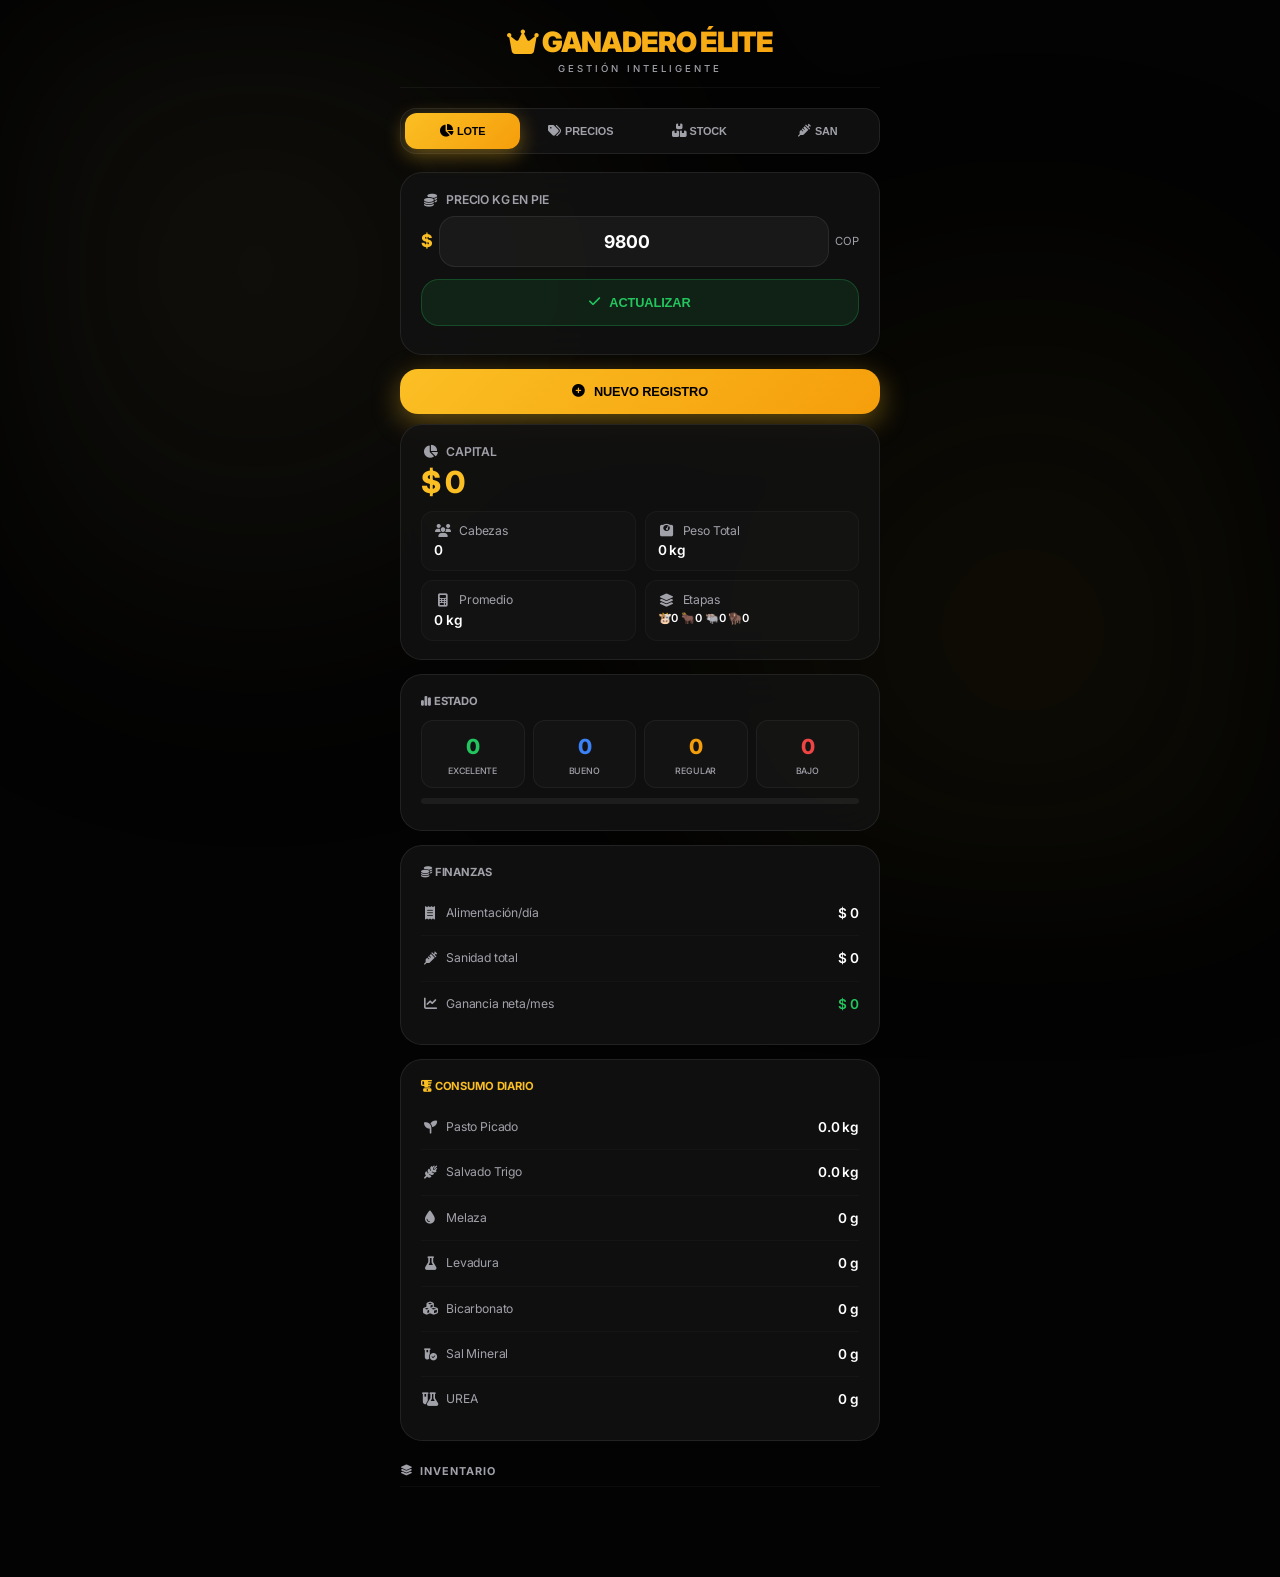
==== commit 648ba44b: "Update print statement from 'Hello' to 'Goodbye'" ====
--- a/GANADERO ELITE.html
+++ b/GANADERO ELITE.html
@@ -1,17 +1,23 @@
 <!DOCTYPE html>
-<html lang="es">
+<html lang="es-CO">
 <head>
     <meta charset="UTF-8">
     <meta name="viewport" content="width=device-width, initial-scale=1.0, maximum-scale=1.0, user-scalable=no, viewport-fit=cover">
     <title>GANADERO ÉLITE</title>
+    
+    <!-- PWA Meta Tags -->
+    <meta name="description" content="Gestión inteligente de ganadería - Sanidad, finanzas y nutrición integrada">
+    <meta name="theme-color" content="#030303">
+    <meta name="apple-mobile-web-app-capable" content="yes">
+    <meta name="apple-mobile-web-app-status-bar-style" content="black-translucent">
+    <meta name="apple-mobile-web-app-title" content="Ganadero Élite">
+    <link rel="manifest" href="/manifest.json">
+    <link rel="icon" href="data:image/svg+xml,%3Csvg xmlns='http://www.w3.org/2000/svg' width='32' height='32' viewBox='0 0 32 32'%3E%3Crect width='32' height='32' rx='6' fill='%23030303'/%3E%3Ctext x='16' y='22' font-size='16' text-anchor='middle' fill='%23fbbf24'%3E🐄%3C/text%3E%3C/svg%3E">
+    
     <link href="https://fonts.googleapis.com/css2?family=Inter:wght@300;400;500;600;700;800;900&display=swap" rel="stylesheet">
     <link rel="stylesheet" href="https://cdnjs.cloudflare.com/ajax/libs/font-awesome/6.4.0/css/all.min.css">
     <style>
-        :root {
-            --bg: #030303; --card: rgba(18,18,18,0.85); --border: rgba(255,255,255,0.08);
-            --accent: #fbbf24; --accent-glow: rgba(251,191,36,0.4); --accent-grad: linear-gradient(135deg,#fbbf24,#f59e0b);
-            --text: #fff; --muted: #a1a1aa; --danger: #ef4444; --success: #22c55e; --info: #3b82f6; --warning: #f59e0b; --purple: #a78bfa;
-        }
+        :root{--bg:#030303;--card:rgba(18,18,18,.85);--border:rgba(255,255,255,.08);--accent:#fbbf24;--accent-glow:rgba(251,191,36,.4);--accent-grad:linear-gradient(135deg,#fbbf24,#f59e0b);--text:#fff;--muted:#a1a1aa;--danger:#ef4444;--success:#22c55e;--info:#3b82f6;--warning:#f59e0b;--purple:#a78bfa}
         *{margin:0;padding:0;box-sizing:border-box;-webkit-tap-highlight-color:transparent}
         body{font-family:'Inter',-apple-system,sans-serif;background:var(--bg);color:var(--text);min-height:100vh;padding:14px 14px 80px;font-size:15px;display:flex;justify-content:center;overflow-x:hidden;font-weight:400;line-height:1.5;-webkit-font-smoothing:antialiased;letter-spacing:-.01em}
         .aurora{position:fixed;top:0;left:0;width:100%;height:100%;background:radial-gradient(circle at 20% 30%,#1e1b13 0%,transparent 40%),radial-gradient(circle at 80% 70%,#1a1608 0%,transparent 40%);z-index:-1;filter:blur(80px);opacity:.6}
@@ -31,13 +37,12 @@
         .btn-back-float{position:fixed;bottom:24px;right:20px;width:44px;height:44px;border-radius:50%;background:rgba(255,255,255,.04);border:1px solid rgba(255,255,255,.1);color:var(--muted);font-size:1rem;cursor:pointer;z-index:150;display:flex;align-items:center;justify-content:center;transition:all .3s ease;backdrop-filter:blur(10px);-webkit-backdrop-filter:blur(10px)}
         .btn-back-float:active{background:rgba(255,255,255,.1);color:#fff;transform:scale(.9)}
         .card{background:var(--card);backdrop-filter:blur(20px);border:1px solid var(--border);border-radius:22px;padding:18px 20px;margin-bottom:14px}
-        input[type=number],input[type=text],select{width:100%;padding:14px 16px;border-radius:16px;border:1px solid var(--border);background:rgba(255,255,255,.04);color:var(--text);font-family:'Inter',sans-serif;font-size:15px;font-weight:500;outline:none;transition:all .3s ease;letter-spacing:-.01em}
+        input[type=number],input[type=text],select{width:100%;padding:14px 16px;border-radius:16px;border:1px solid var(--border);background:rgba(255,255,255,.04);color:var(--text);font-family:'Inter',sans-serif;font-size:15px;font-weight:500;outline:none;transition:all .3s ease}
         select{appearance:none;-webkit-appearance:none;background-image:url("data:image/svg+xml,%3Csvg xmlns='http://www.w3.org/2000/svg' width='12' height='12' viewBox='0 0 12 12'%3E%3Cpath fill='%23a1a1aa' d='M6 8L1 3h10z'/%3E%3C/svg%3E");background-repeat:no-repeat;background-position:right 16px center;padding-right:40px}
         select option{background:#1a1a1a;color:#fff}
         input:focus,select:focus{border-color:var(--accent);box-shadow:0 0 0 4px rgba(251,191,36,.08);background:rgba(255,255,255,.07)}
         .btn{width:100%;padding:15px 18px;border-radius:18px;border:none;font-size:.8rem;font-weight:700;display:flex;align-items:center;justify-content:center;gap:9px;transition:all .3s ease;margin-bottom:10px;cursor:pointer;letter-spacing:-.01em}
-        .btn-gold{background:var(--accent-grad);color:#000;box-shadow:0 8px 28px var(--accent-glow)}
-        .btn-gold:active{transform:scale(.96)}
+        .btn-gold{background:var(--accent-grad);color:#000;box-shadow:0 8px 28px var(--accent-glow)}.btn-gold:active{transform:scale(.96)}
         .btn-gray{background:rgba(255,255,255,.04);color:#fff;border:1px solid var(--border);font-weight:600}
         .btn-green{background:rgba(34,197,94,.1);color:#22c55e;border:1px solid rgba(34,197,94,.25);font-weight:600}
         .btn-purple{background:rgba(167,139,250,.1);color:#a78bfa;border:1px solid rgba(167,139,250,.25);font-weight:600}
@@ -58,10 +63,7 @@
         .progress{width:100%;height:6px;background:rgba(255,255,255,.06);border-radius:4px;overflow:hidden;margin:8px 0}
         .progress-fill{height:100%;border-radius:4px;transition:width .6s ease}
         .alert-item{display:flex;align-items:flex-start;gap:9px;padding:11px 14px;border-radius:12px;margin-bottom:5px;font-size:.74rem;font-weight:500}
-        .alert-danger{background:rgba(239,68,68,.08);border-left:3px solid var(--danger)}
-        .alert-warning{background:rgba(251,191,36,.08);border-left:3px solid var(--warning)}
-        .alert-info{background:rgba(59,130,246,.08);border-left:3px solid var(--info)}
-        .alert-purple{background:rgba(167,139,250,.08);border-left:3px solid #a78bfa}
+        .alert-danger{background:rgba(239,68,68,.08);border-left:3px solid var(--danger)}.alert-warning{background:rgba(251,191,36,.08);border-left:3px solid var(--warning)}.alert-info{background:rgba(59,130,246,.08);border-left:3px solid var(--info)}.alert-purple{background:rgba(167,139,250,.08);border-left:3px solid #a78bfa}
         .grid{display:grid;grid-template-columns:1fr 1fr;gap:12px}
         .animal-card{background:rgba(255,255,255,.025);border:1px solid var(--border);border-radius:18px;padding:18px 10px 14px;text-align:center;cursor:pointer;position:relative;transition:all .3s ease}
         .animal-card:active{background:rgba(251,191,36,.06);border-color:var(--accent);transform:translateY(-4px)}
@@ -80,88 +82,155 @@
         .alerta-card.verde{background:rgba(34,197,94,.06);border-color:rgba(34,197,94,.35)}.alerta-card.azul{background:rgba(59,130,246,.06);border-color:rgba(59,130,246,.35)}.alerta-card.naranja{background:rgba(245,158,11,.06);border-color:rgba(245,158,11,.35)}.alerta-card.rojo{background:rgba(239,68,68,.06);border-color:rgba(239,68,68,.35)}
         .alerta-led{width:46px;height:46px;border-radius:50%;display:flex;align-items:center;justify-content:center;font-size:1.4rem;flex-shrink:0}
         .alerta-led.verde{background:radial-gradient(circle at 35% 35%,#4ade80,#16a34a)}.alerta-led.azul{background:radial-gradient(circle at 35% 35%,#60a5fa,#2563eb)}.alerta-led.naranja{background:radial-gradient(circle at 35% 35%,#fbbf24,#d97706)}.alerta-led.rojo{background:radial-gradient(circle at 35% 35%,#f87171,#dc2626)}
-        .alerta-titulo{font-weight:800;font-size:.95rem;margin-bottom:2px;letter-spacing:-.02em}
-        .alerta-met{font-weight:700;font-size:.74rem;margin-top:3px}
+        .alerta-titulo{font-weight:800;font-size:.95rem;margin-bottom:2px;letter-spacing:-.02em}.alerta-met{font-weight:700;font-size:.74rem;margin-top:3px}
         .hist-item{display:flex;justify-content:space-between;align-items:center;padding:10px 12px;background:rgba(255,255,255,.015);border-radius:10px;margin-bottom:5px;border:1px solid rgba(255,255,255,.03);font-size:.8rem}
-        .badge{font-size:.68rem;font-weight:600;padding:3px 8px;border-radius:6px}
-        .badge-up{background:rgba(34,197,94,.1);color:#22c55e}.badge-down{background:rgba(239,68,68,.1);color:#ef4444}
+        .badge{font-size:.68rem;font-weight:600;padding:3px 8px;border-radius:6px}.badge-up{background:rgba(34,197,94,.1);color:#22c55e}.badge-down{background:rgba(239,68,68,.1);color:#ef4444}
         .profile-header{display:flex;justify-content:space-between;align-items:flex-start;margin-bottom:18px;padding-bottom:14px;border-bottom:1px solid rgba(255,255,255,.05)}
-        .profile-name{font-weight:900;font-size:1.3rem;color:var(--accent);letter-spacing:-.03em}
-        .profile-sub{font-size:.6rem;color:var(--muted);letter-spacing:1px;font-weight:500}
+        .profile-name{font-weight:900;font-size:1.3rem;color:var(--accent);letter-spacing:-.03em}.profile-sub{font-size:.6rem;color:var(--muted);letter-spacing:1px;font-weight:500}
         .proyeccion-grid{display:grid;grid-template-columns:1fr 1fr 1fr;gap:6px;margin-top:8px}
         .proyeccion-item{background:rgba(255,255,255,.02);padding:8px 6px;border-radius:10px;text-align:center;border:1px solid rgba(255,255,255,.04)}
         .proyeccion-item .dias{font-size:.6rem;color:var(--muted)}.proyeccion-item .peso{font-weight:700;font-size:.85rem;color:var(--accent)}.proyeccion-item .ganancia{font-size:.6rem;margin-top:2px}
         .aplicacion-item{background:rgba(255,255,255,.02);padding:8px 12px;border-radius:10px;margin-bottom:3px;font-size:.7rem;display:flex;justify-content:space-between;align-items:center;border:1px solid rgba(255,255,255,.03)}
+        .stock-row{display:flex;align-items:center;gap:10px;padding:12px 0;border-bottom:1px solid rgba(255,255,255,.03)}
+        .stock-row:last-child{border-bottom:none}.stock-row i{font-size:1rem;width:20px;text-align:center;flex-shrink:0}
+        .stock-info{flex:1}.stock-info .stock-name{font-size:.78rem;font-weight:500;display:block}.stock-info .stock-consumo{font-size:.62rem;color:var(--muted);display:block;margin-top:2px}
         .modal-overlay{position:fixed;top:0;left:0;width:100%;height:100%;background:rgba(0,0,0,.8);z-index:200;display:flex;align-items:center;justify-content:center;padding:20px}
         .modal{background:#1a1a1a;border:1px solid var(--border);border-radius:22px;padding:24px;width:100%;max-width:420px;max-height:80vh;overflow-y:auto}
-        .comparativa-table{width:100%;font-size:.65rem;border-collapse:collapse}
-        .comparativa-table th,.comparativa-table td{padding:6px 8px;text-align:center;border-bottom:1px solid rgba(255,255,255,.05)}
-        .comparativa-table th{color:var(--muted);font-weight:600;font-size:.6rem;text-transform:uppercase}
-        .hidden{display:none!important}
-        .flex-col{display:flex;flex-direction:column}
-        .gap8{gap:8px}.gap10{gap:10px}.mb6{margin-bottom:6px}.mb8{margin-bottom:8px}.mb14{margin-bottom:14px}.mt8{margin-top:8px}.mt12{margin-top:12px}.mt20{margin-top:20px}.pt12{padding-top:12px}.bt{border-top:1px solid var(--border)}
+        .hidden{display:none!important}.flex-col{display:flex;flex-direction:column}.gap8{gap:8px}.gap10{gap:10px}.mb6{margin-bottom:6px}.mb8{margin-bottom:8px}.mb14{margin-bottom:14px}.mt8{margin-top:8px}.mt12{margin-top:12px}.mt20{margin-top:20px}.pt12{padding-top:12px}.bt{border-top:1px solid var(--border)}
+        
+        /* Pantalla de carga (Splash) */
+        .splash{position:fixed;top:0;left:0;width:100%;height:100%;background:var(--bg);z-index:9999;display:flex;flex-direction:column;align-items:center;justify-content:center;transition:opacity .5s ease}
+        .splash.hide{opacity:0;pointer-events:none}
+        .splash-icon{font-size:4rem;animation:pulse 2s infinite}
+        .splash-title{font-weight:900;font-size:1.5rem;color:var(--accent);margin-top:16px}
+        .splash-sub{font-size:.7rem;color:var(--muted);margin-top:4px}
     </style>
 </head>
 <body>
-<div class="aurora"></div><div id="toastContainer"></div><div id="modalContainer"></div>
-<div class="app">
-    <header><h1><i class="fa-solid fa-crown"></i> GANADERO ÉLITE</h1><p class="subtitle">Gestión Inteligente · Sanidad + Finanzas</p></header>
-    <nav class="nav" id="nav">
-        <button class="nav-btn active" data-p="lote"><i class="fa-solid fa-chart-pie"></i> LOTE</button>
-        <button class="nav-btn" data-p="precios"><i class="fa-solid fa-tags"></i> PRECIOS</button>
-        <button class="nav-btn" data-p="stock"><i class="fa-solid fa-boxes"></i> STOCK</button>
-        <button class="nav-btn" data-p="sanidad"><i class="fa-solid fa-syringe"></i> SAN</button>
-    </nav>
-    <div id="v-lote" class="page"></div><div id="v-precios" class="hidden page"></div><div id="v-stock" class="hidden page"></div><div id="v-sanidad" class="hidden page"></div><div id="v-perfil" class="hidden page"></div>
-</div>
+    <!-- Splash Screen -->
+    <div class="splash" id="splash">
+        <div class="splash-icon">🐄</div>
+        <div class="splash-title">GANADERO ÉLITE</div>
+        <div class="splash-sub">Cargando...</div>
+    </div>
+
+    <div class="aurora"></div>
+    <div id="toastContainer"></div>
+    <div id="modalContainer"></div>
+    <div class="app">
+        <header>
+            <h1><i class="fa-solid fa-crown"></i> GANADERO ÉLITE</h1>
+            <p class="subtitle">Gestión Inteligente</p>
+        </header>
+        <nav class="nav" id="nav">
+            <button class="nav-btn active" data-p="lote"><i class="fa-solid fa-chart-pie"></i> LOTE</button>
+            <button class="nav-btn" data-p="precios"><i class="fa-solid fa-tags"></i> PRECIOS</button>
+            <button class="nav-btn" data-p="stock"><i class="fa-solid fa-boxes"></i> STOCK</button>
+            <button class="nav-btn" data-p="sanidad"><i class="fa-solid fa-syringe"></i> SAN</button>
+        </nav>
+        <div id="v-lote" class="page"></div>
+        <div id="v-precios" class="hidden page"></div>
+        <div id="v-stock" class="hidden page"></div>
+        <div id="v-sanidad" class="hidden page"></div>
+        <div id="v-perfil" class="hidden page"></div>
+    </div>
+
 <script>
-var DB=JSON.parse(localStorage.getItem('ganadero_elite_v9'))||{animales:[],precios:{pasto:1200,salvado:2500,melaza:3800,levadura:8000,bicarb:4500,sal:6200,urea:9500},stock:{pasto:500,salvado:200,melaza:50,levadura:10,bicarb:5,sal:2,urea:20},stockSanidad:{},preciosSanidad:{},aplicaciones:[],precioKG:9800,etapasAnteriores:{}};
-function save(){localStorage.setItem('ganadero_elite_v9',JSON.stringify(DB));}
-var AL=['pasto','salvado','melaza','levadura','bicarb','sal','urea'];
-var IC={pasto:'fa-seedling',salvado:'fa-wheat-awn',melaza:'fa-droplet',levadura:'fa-flask',bicarb:'fa-cubes',sal:'fa-vial-circle-check',urea:'fa-flask-vial'};
-var NM={pasto:'Pasto Picado',salvado:'Salvado Trigo',melaza:'Melaza',levadura:'Levadura',bicarb:'Bicarbonato',sal:'Sal Mineral',urea:'UREA'};
-var CATALOGO_SANIDAD=[{id:'modificador',nombre:'Modificador Orgánico',tipo:'Estrategica',funcion:'Estimulante de síntesis de proteína',dosis:50,unidad:'ml',diasEfecto:90,retiro:0,icono:'fa-flask',color:'#22c55e'},{id:'vitaminaA',nombre:'Vitamina ADE',tipo:'Periodica',funcion:'Reserva de vitaminas liposolubles',dosis:50,unidad:'ml',diasEfecto:60,retiro:30,icono:'fa-sun',color:'#fbbf24'},{id:'complejoB',nombre:'Complejo B (B12)',tipo:'Condicional',funcion:'Estimulante del apetito',dosis:50,unidad:'ml',diasEfecto:20,retiro:0,icono:'fa-capsules',color:'#3b82f6'},{id:'ivermectina1',nombre:'Ivermectina 1%',tipo:'Periodica',funcion:'Control de parásitos y nuches',dosis:50,unidad:'ml',diasEfecto:30,retiro:28,icono:'fa-shield-virus',color:'#ef4444'},{id:'ivermectina315',nombre:'Ivermectina 3.15%',tipo:'Periodica',funcion:'Control prolongado de parásitos',dosis:50,unidad:'ml',diasEfecto:90,retiro:122,icono:'fa-shield-halved',color:'#dc2626'},{id:'fosforo',nombre:'Fósforo B12',tipo:'Estrategica',funcion:'Desarrollo óseo y metabolismo',dosis:20,unidad:'ml',diasEfecto:30,retiro:0,icono:'fa-bone',color:'#a78bfa'},{id:'hierro',nombre:'Hierro Dextrano',tipo:'Condicional',funcion:'Prevención de anemia',dosis:100,unidad:'ml',diasEfecto:30,retiro:0,icono:'fa-droplet',color:'#f87171'}];
+// ==================== REGISTRAR SERVICE WORKER ====================
+if ('serviceWorker' in navigator) {
+    window.addEventListener('load', function() {
+        navigator.serviceWorker.register('/sw.js').then(function(registration) {
+            console.log('SW registrado:', registration.scope);
+        }).catch(function(err) {
+            console.log('SW falló:', err);
+        });
+    });
+}
+
+// ==================== SPLASH SCREEN ====================
+window.addEventListener('load', function() {
+    setTimeout(function() {
+        var splash = document.getElementById('splash');
+        if (splash) splash.classList.add('hide');
+    }, 800);
+});
+
+// ==================== FUNCIÓN DE FORMATEO ====================
+function fm(n) {
+    if (isNaN(n) || n === null || n === undefined) return '0';
+    n = Math.round(n);
+    var s = String(n), r = '', c = 0;
+    for (var i = s.length - 1; i >= 0; i--) {
+        if (c > 0 && c % 3 === 0) r = '.' + r;
+        r = s.charAt(i) + r; c++;
+    }
+    return r;
+}
+
+// ==================== BASE DE DATOS ====================
+var DB = {};
+try {
+    DB = JSON.parse(localStorage.getItem('ganadero_elite_pwa')) || {animales:[],precios:{pasto:1200,salvado:2500,melaza:3800,levadura:8000,bicarb:4500,sal:6200,urea:9500},stock:{pasto:500,salvado:200,melaza:50,levadura:10,bicarb:5,sal:2,urea:20},stockSanidad:{},preciosSanidad:{},aplicaciones:[],precioKG:9800,etapasAnteriores:{}};
+} catch(e) {
+    DB = {animales:[],precios:{pasto:1200,salvado:2500,melaza:3800,levadura:8000,bicarb:4500,sal:6200,urea:9500},stock:{pasto:500,salvado:200,melaza:50,levadura:10,bicarb:5,sal:2,urea:20},stockSanidad:{},preciosSanidad:{},aplicaciones:[],precioKG:9800,etapasAnteriores:{}};
+}
+
+function save() { try { localStorage.setItem('ganadero_elite_pwa', JSON.stringify(DB)); } catch(e) {} }
+
+var AL = ['pasto','salvado','melaza','levadura','bicarb','sal','urea'];
+var IC = {pasto:'fa-seedling',salvado:'fa-wheat-awn',melaza:'fa-droplet',levadura:'fa-flask',bicarb:'fa-cubes',sal:'fa-vial-circle-check',urea:'fa-flask-vial'};
+var NM = {pasto:'Pasto Picado',salvado:'Salvado Trigo',melaza:'Melaza',levadura:'Levadura',bicarb:'Bicarbonato',sal:'Sal Mineral',urea:'UREA'};
+
+var CATALOGO_SANIDAD = [
+    {id:'modificador',nombre:'Modificador Orgánico',dosis:50,diasEfecto:90,retiro:0,icono:'fa-flask',color:'#22c55e'},
+    {id:'vitaminaA',nombre:'Vitamina ADE',dosis:50,diasEfecto:60,retiro:30,icono:'fa-sun',color:'#fbbf24'},
+    {id:'complejoB',nombre:'Complejo B (B12)',dosis:50,diasEfecto:20,retiro:0,icono:'fa-capsules',color:'#3b82f6'},
+    {id:'ivermectina1',nombre:'Ivermectina 1%',dosis:50,diasEfecto:30,retiro:28,icono:'fa-shield-virus',color:'#ef4444'},
+    {id:'ivermectina315',nombre:'Ivermectina 3.15%',dosis:50,diasEfecto:90,retiro:122,icono:'fa-shield-halved',color:'#dc2626'},
+    {id:'fosforo',nombre:'Fósforo B12',dosis:20,diasEfecto:30,retiro:0,icono:'fa-bone',color:'#a78bfa'},
+    {id:'hierro',nombre:'Hierro Dextrano',dosis:100,diasEfecto:30,retiro:0,icono:'fa-droplet',color:'#f87171'}
+];
+
 function showToast(m,d){d=d||3000;var t=document.createElement('div');t.className='toast';t.innerHTML=m;document.getElementById('toastContainer').appendChild(t);setTimeout(function(){t.remove();},d);}
 function showModal(h){var o=document.createElement('div');o.className='modal-overlay';o.innerHTML='<div class="modal">'+h+'</div>';o.onclick=function(e){if(e.target===o)o.remove();};document.getElementById('modalContainer').appendChild(o);}
+
 function getEtapa(pv){if(pv<150)return{nombre:'Iniciación',clase:'etapa-inicio',icono:'🐮',rango:'Levante Temprano',min:0,max:150,ureaBloqueada:!0,color:'#fbbf24',siguienteEtapa:'Desarrollo'};if(pv<350)return{nombre:'Desarrollo',clase:'etapa-desarrollo',icono:'🐂',rango:'Levante',min:150,max:350,ureaBloqueada:!1,color:'#60a5fa',siguienteEtapa:'Ceba'};if(pv<500)return{nombre:'Ceba',clase:'etapa-ceba',icono:'🐃',rango:'Finalización',min:350,max:500,ureaBloqueada:!1,color:'#fb923c',siguienteEtapa:'Madurez'};return{nombre:'Madurez',clase:'etapa-madurez',icono:'🦬',rango:'Venta',min:500,max:9999,ureaBloqueada:!1,color:'#f87171',siguienteEtapa:'Venta'};}
 function getProgresoEtapa(pv,e){return Math.min(100,Math.max(0,((pv-e.min)/(e.max-e.min))*100));}
 function getDiet(pv){if(pv<20)return{pasto:0,salvado:0,sal:0,melaza:0,urea:0,levadura:0,bicarb:0};var d={pasto:pv*.03,salvado:pv*.0045,sal:pv*.2,melaza:0,urea:0,levadura:0,bicarb:0};if(pv>=130&&pv<150)d.melaza=50;if(pv>=150){var f=pv*1.1;d.melaza=Math.max(d.melaza,f*.85);d.levadura=f*.05;d.bicarb=20;d.urea=pv>800?150:f*.1;if(d.urea>150)d.urea=150;}return d;}
-function getDiasDesde(f){var p=f.split('/');return Math.floor((new Date()-new Date(p[2],p[1]-1,p[0]))/(864e5));}
+function getDiasDesde(f){if(!f)return 999;var p=f.split('/');if(p.length<3)return 999;return Math.floor((new Date()-new Date(p[2],p[1]-1,p[0]))/86400000);}
 function getGMD(h){return h.length<2?0:(h[h.length-1].peso-h[h.length-2].peso)/30;}
 function getCostoDiario(pv){var d=getDiet(pv);return(d.pasto||0)*(DB.precios.pasto||0)+(d.salvado||0)*(DB.precios.salvado||0)+((d.melaza||0)/1e3)*(DB.precios.melaza||0)+((d.levadura||0)/1e3)*(DB.precios.levadura||0)+((d.bicarb||0)/1e3)*(DB.precios.bicarb||0)+((d.sal||0)/1e3)*(DB.precios.sal||0)+((d.urea||0)/1e3)*(DB.precios.urea||0);}
-function getCostoSanidadDiario(animalId){var t=0;for(var i=0;i<DB.aplicaciones.length;i++){if(DB.aplicaciones[i].animalId===animalId){var p=CATALOGO_SANIDAD.find(function(x){return x.id===DB.aplicaciones[i].productoId;});if(p&&p.diasEfecto>0){t+=(DB.aplicaciones[i].costo||0)/p.diasEfecto;}}}return t;}
+function getCostoSanidadDiario(animalId){var t=0;for(var i=0;i<DB.aplicaciones.length;i++){if(DB.aplicaciones[i].animalId===animalId){var p=CATALOGO_SANIDAD.find(function(x){return x.id===DB.aplicaciones[i].productoId;});if(p&&p.diasEfecto>0)t+=(DB.aplicaciones[i].costo||0)/p.diasEfecto;}}return t;}
 function getCostoSanidadTotal(animalId){var t=0;for(var i=0;i<DB.aplicaciones.length;i++){if(DB.aplicaciones[i].animalId===animalId)t+=(DB.aplicaciones[i].costo||0);}return t;}
-function getCkp(animalId){var a=DB.animales.find(function(x){return x.id===animalId;});if(!a)return 0;var pv=a.historial[a.historial.length-1].peso;var gmd=getGMD(a.historial);if(gmd<=0)return 999999;var cd=getCostoDiario(pv);var csd=getCostoSanidadDiario(animalId);return(cd+csd)/gmd;}
+function getCkp(animalId){var a=DB.animales.find(function(x){return x.id===animalId;});if(!a)return 0;var gmd=getGMD(a.historial);if(gmd<=0)return 999999;return(getCostoDiario(a.historial[a.historial.length-1].peso)+getCostoSanidadDiario(animalId))/gmd;}
 function getRendimiento(h){if(h.length<2)return{nivel:'azul',texto:'Registre más pesajes',icono:'fa-circle-info',cm:0,color:'azul'};var act=h[h.length-1].peso,ant=h[h.length-2].peso,cm=((act-ant)/ant)*100;if(act<ant)return{nivel:'gris',texto:'Pérdida de Peso',icono:'fa-circle-exclamation',cm:cm,color:'gris'};if(cm>=5)return{nivel:'verde',texto:'Excelente',icono:'fa-crown',cm:cm,color:'verde'};if(cm>=3.5)return{nivel:'azul',texto:'Bueno',icono:'fa-circle-check',cm:cm,color:'azul'};if(cm>=2.5)return{nivel:'naranja',texto:'Regular',icono:'fa-triangle-exclamation',cm:cm,color:'naranja'};return{nivel:'rojo',texto:'Bajo',icono:'fa-circle-exclamation',cm:cm,color:'rojo'};}
 function getIneficienciaConsecutiva(animalId){var a=DB.animales.find(function(x){return x.id===animalId;});if(!a||a.historial.length<3)return!1;var count=0;for(var i=a.historial.length-1;i>=1&&count<2;i--){var ckp=getCkp(animalId);if(ckp>DB.precioKG)count++;else break;}return count>=2;}
-function getAlertasSanidad(a){var alertas=[],pv=a.historial[a.historial.length-1].peso,gmd=getGMD(a.historial),etapa=getEtapa(pv);var tm=!1,tcb=!1,tiv=!1,th=!1,tf=!1;for(var i=DB.aplicaciones.length-1;i>=0;i--){if(DB.aplicaciones[i].animalId===a.id){var d=getDiasDesde(DB.aplicaciones[i].fecha);var prod=CATALOGO_SANIDAD.find(function(p){return p.id===DB.aplicaciones[i].productoId;});if(prod){if(DB.aplicaciones[i].productoId==='modificador'&&d<prod.diasEfecto)tm=!0;if(DB.aplicaciones[i].productoId==='complejoB'&&d<prod.diasEfecto)tcb=!0;if((DB.aplicaciones[i].productoId==='ivermectina1'||DB.aplicaciones[i].productoId==='ivermectina315')&&d<prod.diasEfecto)tiv=!0;if(DB.aplicaciones[i].productoId==='hierro'&&d<60)th=!0;if(DB.aplicaciones[i].productoId==='fosforo'&&d<60)tf=!0;}}}var umbral=0.4;if(gmd>0&&gmd<umbral&&!tm){alertas.push({t:'purple',m:'GMD bajo ('+gmd.toFixed(3)+' kg/d). <b>Aplicar Modificador Orgánico</b>',icon:'fa-flask'});if(!tcb)alertas.push({t:'purple',m:'Complementar con <b>Complejo B</b> para estimular apetito',icon:'fa-capsules'});}if(!tiv){var ui=null;for(var j=DB.aplicaciones.length-1;j>=0;j--){if(DB.aplicaciones[j].animalId===a.id&&(DB.aplicaciones[j].productoId==='ivermectina1'||DB.aplicaciones[j].productoId==='ivermectina315')){ui=DB.aplicaciones[j];break;}}var ds=ui?getDiasDesde(ui.fecha):999;var prodIver=CATALOGO_SANIDAD.find(function(p){return p.id==='ivermectina1';});if(ds>(prodIver?prodIver.diasEfecto:90))alertas.push({t:'r',m:'Desparasitación vencida. <b>Aplicar Ivermectina</b> ('+(pv/50).toFixed(1)+' ml)',icon:'fa-shield-virus'});}if(etapa.nombre==='Iniciación'&&(!th||!tf)){var f=[];if(!th)f.push('Hierro');if(!tf)f.push('Fósforo');if(f.length)alertas.push({t:'purple',m:'Etapa Iniciación. <b>Refuerzo de '+f.join(' y ')+'</b>',icon:'fa-bone'});}for(var k=DB.aplicaciones.length-1;k>=0;k--){if(DB.aplicaciones[k].animalId===a.id){var pr=CATALOGO_SANIDAD.find(function(p){return p.id===DB.aplicaciones[k].productoId;});if(pr&&pr.retiro>0&&getDiasDesde(DB.aplicaciones[k].fecha)<pr.retiro){alertas.push({t:'r',m:'🚫 NO APTO. '+(pr.retiro-getDiasDesde(DB.aplicaciones[k].fecha))+' días de retiro ('+pr.nombre+')',icon:'fa-clock'});break;}}}var ckp=getCkp(a.id);if(getIneficienciaConsecutiva(a.id)){alertas.push({t:'r',m:'⚠️ <b>Ineficiencia crónica</b>. $C_{kp}$ > precio venta por 2 pesajes. Considere venta.',icon:'fa-chart-line'});}for(var l=0;l<CATALOGO_SANIDAD.length;l++){var prod2=CATALOGO_SANIDAD[l];var ult=null;for(var m=DB.aplicaciones.length-1;m>=0;m--){if(DB.aplicaciones[m].animalId===a.id&&DB.aplicaciones[m].productoId===prod2.id){ult=DB.aplicaciones[m];break;}}if(ult&&prod2.diasEfecto>0){var diasDesde=getDiasDesde(ult.fecha);var diasRest=prod2.diasEfecto-diasDesde;if(diasRest>0&&diasRest<=7){alertas.push({t:'info',m:'📅 Próxima dosis de <b>'+prod2.nombre+'</b> en '+diasRest+' días',icon:'fa-calendar-alt'});}}}return alertas;}
-function renderLote(){var price=DB.precioKG,totalKg=0,mez={pasto:0,salvado:0,sal:0,melaza:0,urea:0,levadura:0,bicarb:0};var costoTotal=0,est={verde:0,azul:0,naranja:0,rojo:0,gris:0};var etapas={Iniciación:0,Desarrollo:0,Ceba:0,Madurez:0};var alertas=[],cards='',mejor=null,peor=null,csTotal=0;for(var i=0;i<DB.animales.length;i++)csTotal+=getCostoSanidadTotal(DB.animales[i].id);for(var i=0;i<DB.animales.length;i++){var a=DB.animales[i],cp=a.historial[a.historial.length-1].peso;totalKg+=cp;var d=getDiet(cp);for(var k in mez)mez[k]+=d[k];costoTotal+=getCostoDiario(cp);var r=getRendimiento(a.historial);est[r.nivel]=(est[r.nivel]||0)+1;var etapa=getEtapa(cp);etapas[etapa.nombre]=(etapas[etapa.nombre]||0)+1;var gmd=getGMD(a.historial);if(!mejor||gmd>mejor.gmd)mejor={nombre:a.nombre,gmd:gmd};if(!peor||gmd<peor.gmd)peor={nombre:a.nombre,gmd:gmd};var as=getAlertasSanidad(a);for(var s=0;s<as.length;s++)alertas.push(Object.assign({},as[s],{nombre:a.nombre}));var lm={verde:'ml-g',azul:'ml-b',naranja:'ml-o',rojo:'ml-r',gris:'ml-x'};var sg=r.cm>=0?'+':'';var ret=!1;for(var j=DB.aplicaciones.length-1;j>=0;j--){if(DB.aplicaciones[j].animalId===a.id){var pr=CATALOGO_SANIDAD.find(function(p){return p.id===DB.aplicaciones[j].productoId;});if(pr&&pr.retiro>0&&getDiasDesde(DB.aplicaciones[j].fecha)<pr.retiro){ret=!0;break;}}}cards+='<div class="animal-card" onclick="showProfile('+a.id+')"><div class="mini-led '+lm[r.nivel]+'"></div>'+(etapa.ureaBloqueada?'<div class="lock-icon"><i class="fa-solid fa-lock"></i></div>':'')+'<span style="font-size:1.5rem;">'+etapa.icono+'</span><div class="name">'+a.nombre+'</div><span class="etapa-tag '+etapa.clase+'">'+etapa.rango+'</span><div class="weight">'+cp+' kg</div>'+(ret?'<div class="retiro-badge">🚫 EN RETIRO</div>':'')+'<div class="cm" style="color:'+(r.cm>=0?'#22c55e':'#ef4444')+'">'+sg+r.cm.toFixed(1)+'%</div></div>';}for(var j=0;j<AL.length;j++){var co=mez[AL[j]]||0,st=DB.stock[AL[j]]||0,cr=(AL[j]==='pasto'||AL[j]==='salvado')?co:co/1e3;if(st>0&&cr>0&&st/cr<3)alertas.push({t:'r',m:'<i class="fa-solid '+IC[AL[j]]+'"></i> '+NM[AL[j]]+': Stock bajo ('+(st/cr).toFixed(1)+' días)',icon:IC[AL[j]]});}var ta=DB.animales.length,prom=ta>0?totalKg/ta:0,gmdL=ta>0?DB.animales.reduce(function(s,a){return s+getGMD(a.historial);},0)/ta:0;var ingM=gmdL*30*price*ta,cosM=costoTotal*30,gan=ingM-cosM-(csTotal/12);var pctB=ta>0?((est.verde+est.azul)/ta)*100:0;var alHTML='';if(alertas.length>0){var visto={},unicas=[];for(var x=0;x<alertas.length;x++){var key=(alertas[x].nombre||'')+alertas[x].m;if(!visto[key]){visto[key]=!0;unicas.push(alertas[x]);}}alHTML='<div class="card"><div style="font-weight:700;font-size:.7rem;margin-bottom:8px;color:var(--muted);"><i class="fa-solid fa-bell"></i> ALERTAS</div>';for(var y=0;y<unicas.length;y++){var cls=unicas[y].t==='r'?'alert-danger':unicas[y].t==='purple'?'alert-purple':unicas[y].t==='info'?'alert-info':'alert-warning';alHTML+='<div class="alert-item '+cls+'"><i class="fa-solid '+(unicas[y].icon||'fa-circle')+'"></i><div><b>'+(unicas[y].nombre||'')+':</b> '+unicas[y].m+'</div></div>';}alHTML+='</div>';}var mezHTML='';for(var z=0;z<AL.length;z++)mezHTML+='<div class="row"><span class="row-label"><i class="fa-solid '+IC[AL[z]]+'"></i> '+NM[AL[z]]+'</span><span class="row-val">'+(AL[z]==='pasto'||AL[z]==='salvado'?mez[AL[z]].toFixed(2)+' kg':mez[AL[z]].toFixed(0)+' g')+'</span></div>';document.getElementById('v-lote').innerHTML='<div class="card"><div class="row-label mb6" style="font-weight:600;"><i class="fa-solid fa-coins"></i> PRECIO KG EN PIE</div><div style="display:flex;align-items:center;gap:6px;"><span style="font-size:1.1rem;font-weight:800;color:var(--accent);">$</span><input id="inpPKG" type="number" value="'+price+'" style="font-size:1.1rem;font-weight:700;text-align:center;"><span style="font-size:.7rem;color:var(--muted);">COP</span></div><button class="btn btn-green mt12" onclick="savePKG()"><i class="fa-solid fa-check"></i> ACTUALIZAR</button></div><button class="btn btn-gold" onclick="toggleAdd()"><i id="addIco" class="fa-solid fa-plus-circle"></i> NUEVO REGISTRO</button><div id="addF" class="card hidden"><div class="flex-col gap10"><input id="newN" type="text" placeholder="Nombre del Animal" oninput="validateName()"><small id="nameVal" style="font-size:.6rem;"></small><input id="newW" type="number" placeholder="Peso Inicial (kg)" min="20" max="2000" oninput="validateWeight()"><small id="weightVal" style="font-size:.6rem;"></small><button class="btn btn-gold" onclick="addAnimal()"><i class="fa-solid fa-check-circle"></i> GUARDAR</button></div></div><div class="card"><div class="row-label mb6" style="font-weight:600;"><i class="fa-solid fa-chart-pie"></i> CAPITAL</div><div class="capital-value">$ '+(totalKg*price).toLocaleString()+'</div><div class="stats-grid"><div class="stat-item"><div class="row-label"><i class="fa-solid fa-users"></i> Cabezas</div><div class="row-val">'+ta+'</div></div><div class="stat-item"><div class="row-label"><i class="fa-solid fa-weight-scale"></i> Total</div><div class="row-val">'+totalKg.toLocaleString()+' kg</div></div><div class="stat-item"><div class="row-label"><i class="fa-solid fa-calculator"></i> Promedio</div><div class="row-val">'+prom.toFixed(1)+' kg</div></div><div class="stat-item"><div class="row-label"><i class="fa-solid fa-layer-group"></i> Etapas</div><div class="row-val" style="font-size:.7rem;">🐮'+etapas.Iniciación+' 🐂'+etapas.Desarrollo+' 🐃'+etapas.Ceba+' 🦬'+etapas.Madurez+'</div></div></div></div><div class="card"><div style="font-weight:700;font-size:.7rem;margin-bottom:10px;color:var(--muted);"><i class="fa-solid fa-chart-simple"></i> ESTADO</div><div class="estado-simple"><div class="estado-pildora e"><div class="num">'+est.verde+'</div><div class="lbl">Excelente</div></div><div class="estado-pildora b"><div class="num">'+est.azul+'</div><div class="lbl">Bueno</div></div><div class="estado-pildora r"><div class="num">'+est.naranja+'</div><div class="lbl">Regular</div></div><div class="estado-pildora m"><div class="num">'+est.rojo+'</div><div class="lbl">Bajo</div></div></div><div class="progress"><div class="progress-fill" style="width:'+pctB+'%;background:var(--info);"></div></div></div><div class="card"><div style="font-weight:700;font-size:.7rem;margin-bottom:10px;color:var(--muted);"><i class="fa-solid fa-coins"></i> FINANZAS</div><div class="row"><span class="row-label"><i class="fa-solid fa-receipt"></i> Alimentación/día</span><span class="row-val">$ '+costoTotal.toFixed(0)+'</span></div><div class="row"><span class="row-label"><i class="fa-solid fa-syringe"></i> Sanidad total</span><span class="row-val">$ '+csTotal.toFixed(0)+'</span></div><div class="row"><span class="row-label"><i class="fa-solid fa-chart-line"></i> Ganancia neta/mes</span><span class="row-val" style="color:'+(gan>=0?'#22c55e':'#ef4444')+'">$ '+gan.toFixed(0)+'</span></div></div>'+alHTML+'<div class="card"><div style="font-weight:700;font-size:.7rem;margin-bottom:10px;color:var(--accent);"><i class="fa-solid fa-blender"></i> CONSUMO DIARIO</div>'+mezHTML+'</div><div class="section-title"><i class="fa-solid fa-layer-group"></i> INVENTARIO</div><div class="grid">'+cards+'</div>';}
-function validateName(){var el=document.getElementById('newN'),val=document.getElementById('nameVal');if(!el)return;var n=el.value.trim();if(!n){val.innerHTML='';el.classList.remove('valid','invalid');return;}if(n.length<2){val.innerHTML='⚠️ Mínimo 2';val.style.color='#fbbf24';el.classList.add('invalid');return;}var dup=DB.animales.some(function(a){return a.nombre.toLowerCase()===n.toLowerCase();});val.innerHTML=dup?'⚠️ Duplicado':'✅ Disponible';val.style.color=dup?'#ef4444':'#22c55e';el.classList.toggle('valid',!dup);el.classList.toggle('invalid',dup);}
-function validateWeight(){var el=document.getElementById('newW'),val=document.getElementById('weightVal');if(!el)return;var p=parseFloat(el.value);if(isNaN(p)){val.innerHTML='';el.classList.remove('valid','invalid');return;}if(p<20||p>2000){val.innerHTML='⚠️ 20-2000 kg';val.style.color='#ef4444';el.classList.add('invalid');return;}var etapa=getEtapa(p);val.innerHTML='✅ '+etapa.icono+' '+etapa.nombre;val.style.color='#22c55e';el.classList.add('valid');el.classList.remove('invalid');}
+function getAlertasSanidad(a){var alertas=[],pv=a.historial[a.historial.length-1].peso,gmd=getGMD(a.historial),etapa=getEtapa(pv);var tm=!1,tcb=!1,tiv=!1,th=!1,tf=!1;for(var i=DB.aplicaciones.length-1;i>=0;i--){if(DB.aplicaciones[i].animalId===a.id){var d=getDiasDesde(DB.aplicaciones[i].fecha);var prod=CATALOGO_SANIDAD.find(function(p){return p.id===DB.aplicaciones[i].productoId;});if(prod){if(DB.aplicaciones[i].productoId==='modificador'&&d<prod.diasEfecto)tm=!0;if(DB.aplicaciones[i].productoId==='complejoB'&&d<prod.diasEfecto)tcb=!0;if((DB.aplicaciones[i].productoId==='ivermectina1'||DB.aplicaciones[i].productoId==='ivermectina315')&&d<prod.diasEfecto)tiv=!0;if(DB.aplicaciones[i].productoId==='hierro'&&d<60)th=!0;if(DB.aplicaciones[i].productoId==='fosforo'&&d<60)tf=!0;}}}if(gmd>0&&gmd<.4&&!tm){alertas.push({t:'purple',m:'Ganancia diaria baja. <b>Aplicar Modificador Orgánico</b>',icon:'fa-flask'});if(!tcb)alertas.push({t:'purple',m:'Complementar con <b>Complejo B</b>',icon:'fa-capsules'});}if(!tiv){alertas.push({t:'r',m:'Desparasitación vencida. <b>Aplicar Ivermectina</b>',icon:'fa-shield-virus'});}if(etapa.nombre==='Iniciación'&&(!th||!tf)){var f=[];if(!th)f.push('Hierro');if(!tf)f.push('Fósforo');if(f.length)alertas.push({t:'purple',m:'Etapa Iniciación. <b>Refuerzo de '+f.join(' y ')+'</b>',icon:'fa-bone'});}for(var k=DB.aplicaciones.length-1;k>=0;k--){if(DB.aplicaciones[k].animalId===a.id){var pr=CATALOGO_SANIDAD.find(function(p){return p.id===DB.aplicaciones[k].productoId;});if(pr&&pr.retiro>0&&getDiasDesde(DB.aplicaciones[k].fecha)<pr.retiro){alertas.push({t:'r',m:'🚫 <b>NO APTO PARA VENTA</b>. '+(pr.retiro-getDiasDesde(DB.aplicaciones[k].fecha))+' días restantes ('+pr.nombre+')',icon:'fa-clock'});break;}}}if(getIneficienciaConsecutiva(a.id)){alertas.push({t:'r',m:'⚠️ <b>Ineficiencia crónica</b>. Costo por kilo supera precio de venta. Considere liquidar.',icon:'fa-chart-line'});}return alertas;}
+
+// ==================== RENDER LOTE ====================
+function renderLote(){var price=DB.precioKG,totalKg=0,mez={pasto:0,salvado:0,sal:0,melaza:0,urea:0,levadura:0,bicarb:0};var costoTotal=0,est={verde:0,azul:0,naranja:0,rojo:0,gris:0};var etapas={Iniciación:0,Desarrollo:0,Ceba:0,Madurez:0};var alertas=[],cards='',csTotal=0;for(var i=0;i<DB.animales.length;i++)csTotal+=getCostoSanidadTotal(DB.animales[i].id);for(var i=0;i<DB.animales.length;i++){var a=DB.animales[i],cp=a.historial[a.historial.length-1].peso;totalKg+=cp;var d=getDiet(cp);for(var k in mez)mez[k]+=d[k];costoTotal+=getCostoDiario(cp);var r=getRendimiento(a.historial);est[r.nivel]=(est[r.nivel]||0)+1;var etapa=getEtapa(cp);etapas[etapa.nombre]=(etapas[etapa.nombre]||0)+1;var gmd=getGMD(a.historial);var as=getAlertasSanidad(a);for(var s=0;s<as.length;s++)alertas.push({nombre:a.nombre,t:as[s].t,m:as[s].m,icon:as[s].icon});var lm={verde:'ml-g',azul:'ml-b',naranja:'ml-o',rojo:'ml-r',gris:'ml-x'};var sg=r.cm>=0?'+':'';var ret=!1;for(var j=DB.aplicaciones.length-1;j>=0;j--){if(DB.aplicaciones[j].animalId===a.id){var pr=CATALOGO_SANIDAD.find(function(p){return p.id===DB.aplicaciones[j].productoId;});if(pr&&pr.retiro>0&&getDiasDesde(DB.aplicaciones[j].fecha)<pr.retiro){ret=!0;break;}}}cards+='<div class="animal-card" onclick="showProfile('+a.id+')"><div class="mini-led '+lm[r.nivel]+'"></div>'+(etapa.ureaBloqueada?'<div class="lock-icon"><i class="fa-solid fa-lock"></i></div>':'')+'<span style="font-size:1.5rem;">'+etapa.icono+'</span><div class="name">'+a.nombre+'</div><span class="etapa-tag '+etapa.clase+'">'+etapa.rango+'</span><div class="weight">'+fm(cp)+' kg</div>'+(ret?'<div class="retiro-badge">🚫 EN VEDA</div>':'')+'<div class="cm" style="color:'+(r.cm>=0?'#22c55e':'#ef4444')+'">'+sg+r.cm.toFixed(1)+'%</div></div>';}for(var j=0;j<AL.length;j++){var co=mez[AL[j]]||0,st=DB.stock[AL[j]]||0,cr=(AL[j]==='pasto'||AL[j]==='salvado')?co:co/1e3;if(st>0&&cr>0&&st/cr<3){alertas.push({t:'r',m:'<i class="fa-solid '+IC[AL[j]]+'"></i> '+NM[AL[j]]+': Stock bajo ('+Math.round(st/cr)+' días)',icon:IC[AL[j]]});}}var ta=DB.animales.length,prom=ta>0?totalKg/ta:0,gmdL=ta>0?DB.animales.reduce(function(s,a){return s+getGMD(a.historial);},0)/ta:0;var ingM=gmdL*30*price*ta,cosM=costoTotal*30,gan=ingM-cosM-(csTotal/12);var pctB=ta>0?((est.verde+est.azul)/ta)*100:0;var alHTML='';if(alertas.length>0){alHTML='<div class="card"><div style="font-weight:700;font-size:.7rem;margin-bottom:8px;color:var(--muted);"><i class="fa-solid fa-bell"></i> ALERTAS</div>';for(var x=0;x<alertas.length;x++){var cls=alertas[x].t==='r'?'alert-danger':alertas[x].t==='purple'?'alert-purple':alertas[x].t==='info'?'alert-info':'alert-warning';alHTML+='<div class="alert-item '+cls+'"><i class="fa-solid '+(alertas[x].icon||'fa-circle')+'"></i><div><b>'+(alertas[x].nombre||'')+':</b> '+alertas[x].m+'</div></div>';}alHTML+='</div>';}var mezHTML='';for(var z=0;z<AL.length;z++)mezHTML+='<div class="row"><span class="row-label"><i class="fa-solid '+IC[AL[z]]+'"></i> '+NM[AL[z]]+'</span><span class="row-val">'+(AL[z]==='pasto'||AL[z]==='salvado'?mez[AL[z]].toFixed(1)+' kg':Math.round(mez[AL[z]])+' g')+'</span></div>';var html='';html+='<div class="card"><div class="row-label mb6" style="font-weight:600;"><i class="fa-solid fa-coins"></i> PRECIO KG EN PIE</div><div style="display:flex;align-items:center;gap:6px;"><span style="font-size:1.1rem;font-weight:800;color:var(--accent);">$</span><input id="inpPKG" type="number" value="'+price+'" style="font-size:1.1rem;font-weight:700;text-align:center;"><span style="font-size:.7rem;color:var(--muted);">COP</span></div><button class="btn btn-green mt12" onclick="savePKG()"><i class="fa-solid fa-check"></i> ACTUALIZAR</button></div>';html+='<button class="btn btn-gold" onclick="toggleAdd()"><i id="addIco" class="fa-solid fa-plus-circle"></i> NUEVO REGISTRO</button><div id="addF" class="card hidden"><div class="flex-col gap10"><input id="newN" type="text" placeholder="Nombre del Animal" oninput="validateName()"><small id="nameVal" style="font-size:.6rem;"></small><input id="newW" type="number" placeholder="Peso Inicial (kg)" min="20" max="2000" oninput="validateWeight()"><small id="weightVal" style="font-size:.6rem;"></small><button class="btn btn-gold" onclick="addAnimal()"><i class="fa-solid fa-check-circle"></i> GUARDAR</button></div></div>';html+='<div class="card"><div class="row-label mb6" style="font-weight:600;"><i class="fa-solid fa-chart-pie"></i> CAPITAL</div><div class="capital-value">$ '+fm(totalKg*price)+'</div><div class="stats-grid"><div class="stat-item"><div class="row-label"><i class="fa-solid fa-users"></i> Cabezas</div><div class="row-val">'+ta+'</div></div><div class="stat-item"><div class="row-label"><i class="fa-solid fa-weight-scale"></i> Peso Total</div><div class="row-val">'+fm(totalKg)+' kg</div></div><div class="stat-item"><div class="row-label"><i class="fa-solid fa-calculator"></i> Promedio</div><div class="row-val">'+fm(prom)+' kg</div></div><div class="stat-item"><div class="row-label"><i class="fa-solid fa-layer-group"></i> Etapas</div><div class="row-val" style="font-size:.7rem;">🐮'+etapas.Iniciación+' 🐂'+etapas.Desarrollo+' 🐃'+etapas.Ceba+' 🦬'+etapas.Madurez+'</div></div></div></div>';html+='<div class="card"><div style="font-weight:700;font-size:.7rem;margin-bottom:10px;color:var(--muted);"><i class="fa-solid fa-chart-simple"></i> ESTADO</div><div class="estado-simple"><div class="estado-pildora e"><div class="num">'+est.verde+'</div><div class="lbl">Excelente</div></div><div class="estado-pildora b"><div class="num">'+est.azul+'</div><div class="lbl">Bueno</div></div><div class="estado-pildora r"><div class="num">'+est.naranja+'</div><div class="lbl">Regular</div></div><div class="estado-pildora m"><div class="num">'+est.rojo+'</div><div class="lbl">Bajo</div></div></div><div class="progress"><div class="progress-fill" style="width:'+pctB+'%;background:var(--info);"></div></div></div>';html+='<div class="card"><div style="font-weight:700;font-size:.7rem;margin-bottom:10px;color:var(--muted);"><i class="fa-solid fa-coins"></i> FINANZAS</div><div class="row"><span class="row-label"><i class="fa-solid fa-receipt"></i> Alimentación/día</span><span class="row-val">$ '+fm(costoTotal)+'</span></div><div class="row"><span class="row-label"><i class="fa-solid fa-syringe"></i> Sanidad total</span><span class="row-val">$ '+fm(csTotal)+'</span></div><div class="row"><span class="row-label"><i class="fa-solid fa-chart-line"></i> Ganancia neta/mes</span><span class="row-val" style="color:'+(gan>=0?'#22c55e':'#ef4444')+'">$ '+fm(gan)+'</span></div></div>';html+=alHTML;html+='<div class="card"><div style="font-weight:700;font-size:.7rem;margin-bottom:10px;color:var(--accent);"><i class="fa-solid fa-blender"></i> CONSUMO DIARIO</div>'+mezHTML+'</div>';html+='<div class="section-title"><i class="fa-solid fa-layer-group"></i> INVENTARIO</div><div class="grid">'+cards+'</div>';document.getElementById('v-lote').innerHTML=html;}
+
+function validateName(){var el=document.getElementById('newN'),val=document.getElementById('nameVal');if(!el)return;var n=el.value.trim();if(!n){val.innerHTML='';el.classList.remove('valid','invalid');return;}if(n.length<2){val.innerHTML='⚠️ Mínimo 2 caracteres';val.style.color='#fbbf24';el.classList.add('invalid');return;}var dup=DB.animales.some(function(a){return a.nombre.toLowerCase()===n.toLowerCase();});val.innerHTML=dup?'⚠️ Ya existe':'✅ Disponible';val.style.color=dup?'#ef4444':'#22c55e';el.classList.toggle('valid',!dup);el.classList.toggle('invalid',dup);}
+function validateWeight(){var el=document.getElementById('newW'),val=document.getElementById('weightVal');if(!el)return;var p=parseFloat(el.value);if(isNaN(p)){val.innerHTML='';el.classList.remove('valid','invalid');return;}if(p<20||p>2000){val.innerHTML='⚠️ Entre 20 y 2.000 kg';val.style.color='#ef4444';el.classList.add('invalid');return;}var etapa=getEtapa(p);val.innerHTML='✅ '+etapa.icono+' '+etapa.nombre;val.style.color='#22c55e';el.classList.add('valid');el.classList.remove('invalid');}
 function goPage(p){['v-lote','v-precios','v-stock','v-sanidad','v-perfil'].forEach(function(id){document.getElementById(id).classList.add('hidden');});document.getElementById('v-'+p).classList.remove('hidden');var btns=document.querySelectorAll('#nav .nav-btn');for(var i=0;i<btns.length;i++)btns[i].classList.remove('active');var ab=document.querySelector('#nav button[data-p="'+p+'"]');if(ab)ab.classList.add('active');if(p==='lote')renderLote();if(p==='precios')renderPrecios();if(p==='stock')renderStock();if(p==='sanidad')renderSanidad();window.scrollTo(0,0);}
 document.getElementById('nav').addEventListener('click',function(e){var btn=e.target.closest('button');if(btn)goPage(btn.getAttribute('data-p'));});
 function savePKG(){var el=document.getElementById('inpPKG');if(el){DB.precioKG=parseFloat(el.value)||0;save();renderLote();showToast('✅ Precio actualizado');}}
 function toggleAdd(){var f=document.getElementById('addF'),i=document.getElementById('addIco');f.classList.toggle('hidden');i.className=f.classList.contains('hidden')?'fa-solid fa-plus-circle':'fa-solid fa-xmark-circle';if(!f.classList.contains('hidden'))setTimeout(function(){document.getElementById('newN').focus();},150);}
-function addAnimal(){var n=document.getElementById('newN').value.trim(),p=parseFloat(document.getElementById('newW').value);if(!n||n.length<2){alert('Nombre válido');return;}if(isNaN(p)||p<20||p>2000){alert('Peso 20-2000 kg');return;}if(DB.animales.some(function(a){return a.nombre.toLowerCase()===n.toLowerCase();})){if(!confirm('¿Agregar duplicado?'))return;}var id=Date.now();DB.animales.push({id:id,nombre:n,historial:[{fecha:new Date().toLocaleDateString(),peso:p}]});DB.etapasAnteriores[id]=getEtapa(p).nombre;save();document.getElementById('newN').value='';document.getElementById('newW').value='';toggleAdd();renderLote();showToast('✅ '+n+' registrado');}
-function showProfile(id){var a=DB.animales.find(function(x){return x.id===id;});if(!a)return;var p=a.historial[a.historial.length-1].peso,etapa=getEtapa(p),d=getDiet(p),r=getRendimiento(a.historial),gmd=getGMD(a.historial),cd=getCostoDiario(p);var csd=getCostoSanidadDiario(id),cst=getCostoSanidadTotal(id),ckp=getCkp(id);var ingM=gmd*30*DB.precioKG,gan=ingM-(cd*30)-(cst/12);var diasUltimo=getDiasDesde(a.historial[a.historial.length-1].fecha);var proy30=p+(gmd*30),proy60=p+(gmd*60),proy90=p+(gmd*90),valorActual=p*DB.precioKG;var as=getAlertasSanidad(a),seg='';if(etapa.ureaBloqueada)seg+='<div class="alert-item alert-warning"><i class="fa-solid fa-lock"></i> Etapa Iniciación: Urea y Melaza bloqueadas</div>';for(var s=0;s<as.length;s++){var cls=as[s].t==='r'?'danger':as[s].t==='purple'?'purple':as[s].t==='info'?'info':'warning';seg+='<div class="alert-item alert-'+cls+'"><i class="fa-solid '+as[s].icon+'"></i> '+as[s].m+'</div>';}var ineficiencia=getIneficienciaConsecutiva(id);if(ineficiencia)seg+='<div class="alert-item alert-danger"><i class="fa-solid fa-chart-line"></i> <b>Ineficiencia crónica:</b> $C_{kp}$ > precio venta por 2 pesajes consecutivos. Considere liquidar.</div>';var apps=DB.aplicaciones.filter(function(app){return app.animalId===id;}).slice(-5).reverse(),appsHTML='';if(apps.length>0){appsHTML='<div class="section-title"><i class="fa-solid fa-syringe"></i> APLICACIONES</div>';for(var ap=0;ap<apps.length;ap++){var prod=CATALOGO_SANIDAD.find(function(p2){return p2.id===apps[ap].productoId;});appsHTML+='<div class="aplicacion-item"><span><i class="fa-solid '+(prod?prod.icono:'fa-circle')+'" style="color:'+(prod?prod.color:'#fff')+';"></i> '+apps[ap].producto+'</span><span style="font-size:.65rem;">'+apps[ap].ml+' ml · $'+(apps[ap].costo||0)+' · '+apps[ap].fecha+'</span></div>';}}var hist='',rev=a.historial.slice().reverse();for(var i=0;i<rev.length;i++){var h=rev[i],ch='',diasInfo='';if(i===0)diasInfo='<span class="days-ago" style="font-size:.6rem;color:var(--muted);margin-left:4px;">hace '+getDiasDesde(h.fecha)+' d</span>';if(i<a.historial.length-1){var ant=a.historial[a.historial.length-2-i].peso,dif=h.peso-ant,cls=dif>=0?'badge-up':'badge-down',sig=dif>=0?'+':'';ch='<span class="badge '+cls+'">'+sig+((dif/ant)*100).toFixed(1)+'%</span>';}hist+='<div class="hist-item"><span><i class="fa-regular fa-calendar"></i> '+h.fecha+diasInfo+'</span><div><span class="row-val">'+h.peso.toFixed(1)+' kg</span>'+ch+'</div></div>';}var dietaHTML='';for(var x=0;x<AL.length;x++){var bl=(AL[x]==='urea'||AL[x]==='melaza')&&etapa.ureaBloqueada;dietaHTML+='<div class="row"><span class="row-label"><i class="fa-solid '+IC[AL[x]]+'"></i> '+NM[AL[x]]+'</span><span class="row-val" style="'+(bl?'color:#6b7280;text-decoration:line-through':'')+'">'+(bl?'0 g (🔒)':(AL[x]==='pasto'||AL[x]==='salvado'?d[AL[x]].toFixed(2)+' kg':d[AL[x]].toFixed(1)+' g'))+'</span></div>';}var roi=(cst+cd*30)>0?(((valorActual-(cst+cd*30))/(cst+cd*30))*100).toFixed(1):'--';document.getElementById('v-lote').classList.add('hidden');document.getElementById('v-precios').classList.add('hidden');document.getElementById('v-stock').classList.add('hidden');document.getElementById('v-sanidad').classList.add('hidden');document.getElementById('v-perfil').classList.remove('hidden');document.getElementById('nav').style.display='none';document.getElementById('v-perfil').innerHTML='<div class="card"><div class="profile-header"><div><div class="profile-name">'+a.nombre+' '+etapa.icono+'</div><div class="profile-sub">'+etapa.rango+' · '+etapa.nombre+'</div></div><div style="display:flex;gap:6px;"><button class="btn btn-purple btn-sm" onclick="openAplicarProducto('+id+')"><i class="fa-solid fa-syringe"></i></button><button class="btn btn-gray btn-sm" onclick="deleteAnimal('+id+')" style="background:rgba(255,0,0,.06);color:#ef4444;"><i class="fa-solid fa-trash-can"></i></button></div></div><div style="margin-bottom:14px;"><div style="display:flex;justify-content:space-between;font-size:.65rem;color:var(--muted);margin-bottom:4px;"><span>Progreso</span><span>Faltan '+(etapa.max-p)+' kg para '+etapa.siguienteEtapa+'</span></div><div class="progress"><div class="progress-fill" style="width:'+getProgresoEtapa(p,etapa)+'%;background:'+etapa.color+';"></div></div></div><div class="alerta-card '+r.color+'"><div class="alerta-led '+r.color+'"><i class="fa-solid '+r.icono+'"></i></div><div><div class="alerta-titulo">'+r.texto+'</div><div class="alerta-met">GMD: '+gmd.toFixed(2)+' kg/d | Cm: '+(r.cm>=0?'+':'')+r.cm.toFixed(1)+'% | $C_{kp}$: $'+ckp.toFixed(0)+'/kg</div></div></div>'+seg+'<div class="mb14"><div class="row"><span class="row-label"><i class="fa-solid fa-weight-scale"></i> Peso</span><span class="row-val">'+p+' kg</span></div><div class="row"><span class="row-label"><i class="fa-solid fa-sack-dollar"></i> Valor</span><span class="row-val" style="color:var(--accent);">$ '+valorActual.toLocaleString()+'</span></div><div class="row"><span class="row-label"><i class="fa-solid fa-calendar-check"></i> Último pesaje</span><span class="row-val">'+a.historial[a.historial.length-1].fecha+' ('+diasUltimo+' d)</span></div></div><div class="card" style="background:rgba(255,255,255,.02);margin-bottom:14px;"><div style="font-weight:700;font-size:.7rem;margin-bottom:10px;color:var(--muted);"><i class="fa-solid fa-chart-line"></i> PROYECCIÓN</div><div class="proyeccion-grid"><div class="proyeccion-item"><div class="dias">30 DÍAS</div><div class="peso">'+proy30.toFixed(0)+' kg</div><div class="ganancia" style="color:'+((proy30*DB.precioKG-valorActual)>=0?'#22c55e':'#ef4444')+'">'+((proy30*DB.precioKG-valorActual)>=0?'+':'')+'$ '+((proy30*DB.precioKG)-valorActual).toFixed(0)+'</div></div><div class="proyeccion-item"><div class="dias">60 DÍAS</div><div class="peso">'+proy60.toFixed(0)+' kg</div><div class="ganancia" style="color:'+((proy60*DB.precioKG-valorActual)>=0?'#22c55e':'#ef4444')+'">'+((proy60*DB.precioKG-valorActual)>=0?'+':'')+'$ '+((proy60*DB.precioKG)-valorActual).toFixed(0)+'</div></div><div class="proyeccion-item"><div class="dias">90 DÍAS</div><div class="peso">'+proy90.toFixed(0)+' kg</div><div class="ganancia" style="color:'+((proy90*DB.precioKG-valorActual)>=0?'#22c55e':'#ef4444')+'">'+((proy90*DB.precioKG-valorActual)>=0?'+':'')+'$ '+((proy90*DB.precioKG)-valorActual).toFixed(0)+'</div></div></div></div><div class="card" style="background:rgba(255,255,255,.02);margin-bottom:14px;"><div style="font-weight:700;font-size:.7rem;margin-bottom:8px;color:var(--muted);">RENTABILIDAD</div><div class="row"><span class="row-label">Costo alim./día</span><span class="row-val">$ '+cd.toFixed(0)+'</span></div><div class="row"><span class="row-label"><i class="fa-solid fa-syringe"></i> Costo sanidad/día</span><span class="row-val">$ '+csd.toFixed(0)+'</span></div><div class="row"><span class="row-label">$C_{kp}$ (costo/kg)</span><span class="row-val" style="color:'+(ckp<DB.precioKG?'#22c55e':'#ef4444')+'">$ '+ckp.toFixed(0)+'/kg</span></div><div class="row"><span class="row-label">ROI</span><span class="row-val">'+roi+'%</span></div><div class="row"><span class="row-label">Ganancia neta/mes</span><span class="row-val" style="color:'+(gan>=0?'#22c55e':'#ef4444')+'">$ '+gan.toFixed(0)+'</span></div></div>'+appsHTML+'<div class="section-title"><i class="fa-solid fa-clock-rotate-left"></i> HISTORIAL</div>'+hist+'<div class="section-title"><i class="fa-solid fa-mortar-pestle"></i> DIETA</div>'+dietaHTML+'<div class="flex-col gap10 mt20 pt12 bt"><button class="btn btn-gold" onclick="updateWeight('+id+')"><i class="fa-solid fa-gauge-high"></i> REGISTRAR PESAJE</button></div></div>';var oldBtn=document.getElementById('btnBackFloat');if(oldBtn)oldBtn.remove();var btnBack=document.createElement('button');btnBack.className='btn-back-float';btnBack.id='btnBackFloat';btnBack.innerHTML='<i class="fa-solid fa-arrow-left"></i>';btnBack.onclick=closeProfile;document.body.appendChild(btnBack);window.scrollTo(0,0);}
-function openAplicarProducto(animalId){var a=DB.animales.find(function(x){return x.id===animalId;});if(!a)return;var peso=a.historial[a.historial.length-1].peso;var prodOptions='';for(var i=0;i<CATALOGO_SANIDAD.length;i++)prodOptions+='<option value="'+CATALOGO_SANIDAD[i].id+'">'+CATALOGO_SANIDAD[i].nombre+' ('+CATALOGO_SANIDAD[i].diasEfecto+'d efecto)</option>';var html='<div style="font-weight:700;font-size:.9rem;margin-bottom:12px;color:var(--accent);">💉 APLICAR A '+a.nombre+' ('+peso+' kg)</div><div class="flex-col gap10"><select id="aplProducto" onchange="calcularDosisModal('+peso+')">'+prodOptions+'</select><div id="dosisInfo" style="font-size:.7rem;color:var(--muted);"></div><input id="aplML" type="number" placeholder="ml aplicados" step=".1"><button class="btn btn-gold mt8" onclick="aplicarProducto('+animalId+')"><i class="fa-solid fa-check"></i> CONFIRMAR</button><button class="btn btn-gray" onclick="document.querySelector(\'.modal-overlay\').remove()">CANCELAR</button></div>';showModal(html);setTimeout(function(){calcularDosisModal(peso);},100);}
-function calcularDosisModal(peso){var sel=document.getElementById('aplProducto'),info=document.getElementById('dosisInfo');if(!sel||!info)return;var prod=CATALOGO_SANIDAD.find(function(p){return p.id===sel.value;});if(prod)info.innerHTML='📋 Dosis: <b>'+(peso/prod.dosis).toFixed(1)+' ml</b> (1 ml/'+prod.dosis+' kg) · Efecto: '+prod.diasEfecto+'d · Retiro: '+prod.retiro+'d';}
-function aplicarProducto(animalId){var sel=document.getElementById('aplProducto'),mlInput=document.getElementById('aplML');if(!sel||!mlInput)return;var prodId=sel.value,ml=parseFloat(mlInput.value);if(isNaN(ml)||ml<=0){alert('Ingrese ml válidos');return;}var prod=CATALOGO_SANIDAD.find(function(p){return p.id===prodId;}),a=DB.animales.find(function(x){return x.id===animalId;});if(!prod||!a)return;var precioML=DB.preciosSanidad[prodId]||0,costoTotal=precioML*ml;DB.aplicaciones.push({animalId:animalId,productoId:prodId,producto:prod.nombre,ml:ml,costo:costoTotal,fecha:new Date().toLocaleDateString()});DB.stockSanidad[prodId]=Math.max(0,(DB.stockSanidad[prodId]||0)-ml);save();document.querySelector('.modal-overlay').remove();showToast('✅ '+prod.nombre+': '+ml+' ml ($'+costoTotal.toFixed(0)+')');showProfile(animalId);}
-function renderSanidad(){var html='<div class="card"><div style="font-weight:700;font-size:.8rem;margin-bottom:12px;color:var(--accent);"><i class="fa-solid fa-syringe"></i> INVENTARIO SANIDAD</div>';for(var i=0;i<CATALOGO_SANIDAD.length;i++){var prod=CATALOGO_SANIDAD[i],stock=DB.stockSanidad[prod.id]||0,precioML=DB.preciosSanidad[prod.id]||0;html+='<div style="padding:12px 0;border-bottom:1px solid rgba(255,255,255,.03);"><div style="display:flex;align-items:center;gap:10px;margin-bottom:4px;"><i class="fa-solid '+prod.icono+'" style="color:'+prod.color+';font-size:1.2rem;width:22px;"></i><div style="flex:1;"><span style="font-size:.78rem;font-weight:600;">'+prod.nombre+'</span><span style="font-size:.6rem;color:var(--muted);display:block;">Stock: <b>'+stock.toFixed(1)+' ml</b> · $<b>'+precioML.toFixed(0)+'/ml</b> · Efecto: '+prod.diasEfecto+'d · Retiro: '+prod.retiro+'d</span></div></div><div style="font-size:.65rem;color:var(--muted);margin-bottom:6px;">➕ Comprar:</div><div style="display:flex;gap:6px;align-items:center;"><input id="compraML-'+prod.id+'" type="number" placeholder="ml" style="flex:1;padding:8px 10px;font-size:.7rem;min-height:36px;"><input id="compraCosto-'+prod.id+'" type="number" placeholder="Costo total ($)" style="flex:1;padding:8px 10px;font-size:.7rem;min-height:36px;"><button class="btn btn-green" onclick="agregarCompraSanidad(\''+prod.id+'\')" style="width:auto;padding:8px 12px;font-size:.65rem;"><i class="fa-solid fa-plus"></i></button></div></div>';}html+='</div>';document.getElementById('v-sanidad').innerHTML=html;}
-function agregarCompraSanidad(prodId){var mlEl=document.getElementById('compraML-'+prodId),costoEl=document.getElementById('compraCosto-'+prodId);if(!mlEl||!costoEl)return;var ml=parseFloat(mlEl.value),costo=parseFloat(costoEl.value);if(isNaN(ml)||ml<=0){alert('Cantidad válida');return;}if(isNaN(costo)||costo<=0){alert('Costo válido');return;}DB.stockSanidad[prodId]=(DB.stockSanidad[prodId]||0)+ml;DB.preciosSanidad[prodId]=costo/ml;save();mlEl.value='';costoEl.value='';renderSanidad();var prod=CATALOGO_SANIDAD.find(function(p){return p.id===prodId;});showToast('✅ '+ml+' ml de '+prod.nombre+' ($'+(costo/ml).toFixed(0)+'/ml)');}
-function updateWeight(id){var p=prompt('Nuevo pesaje (kg):');if(!p)return;p=parseFloat(p);if(isNaN(p)||p<20||p>2000){alert('Peso 20-2000 kg');return;}var a=DB.animales.find(function(x){return x.id===id;});if(!a)return;a.historial.push({fecha:new Date().toLocaleDateString(),peso:p});save();showProfile(id);}
-function deleteAnimal(id){if(confirm('¿Eliminar animal?')){DB.animales=DB.animales.filter(function(x){return x.id!==id;});delete DB.etapasAnteriores[id];save();closeProfile();}}
+function addAnimal(){var n=document.getElementById('newN').value.trim(),p=parseFloat(document.getElementById('newW').value);if(!n||n.length<2){alert('⚠️ Ingrese un nombre válido');return;}if(isNaN(p)||p<20||p>2000){alert('⚠️ Peso entre 20 y 2.000 kg');return;}if(DB.animales.some(function(a){return a.nombre.toLowerCase()===n.toLowerCase();})){if(!confirm('⚠️ Ya existe "'+n+'". ¿Agregar de todas formas?'))return;}var id=Date.now();DB.animales.push({id:id,nombre:n,historial:[{fecha:new Date().toLocaleDateString(),peso:p}]});DB.etapasAnteriores[id]=getEtapa(p).nombre;save();document.getElementById('newN').value='';document.getElementById('newW').value='';toggleAdd();renderLote();showToast('✅ '+n+' registrado en etapa '+getEtapa(p).icono+' '+getEtapa(p).nombre);}
+function showProfile(id){var a=DB.animales.find(function(x){return x.id===id;});if(!a)return;var p=a.historial[a.historial.length-1].peso,etapa=getEtapa(p),d=getDiet(p),r=getRendimiento(a.historial),gmd=getGMD(a.historial),cd=getCostoDiario(p);var csd=getCostoSanidadDiario(id),cst=getCostoSanidadTotal(id),ckp=getCkp(id);var ingM=gmd*30*DB.precioKG,gan=ingM-(cd*30)-(cst/12);var diasUltimo=getDiasDesde(a.historial[a.historial.length-1].fecha);var proy30=p+(gmd*30),proy60=p+(gmd*60),proy90=p+(gmd*90),valorActual=p*DB.precioKG;var as=getAlertasSanidad(a),seg='';if(etapa.ureaBloqueada)seg+='<div class="alert-item alert-warning"><i class="fa-solid fa-lock"></i> Etapa Iniciación: Urea y Melaza bloqueadas</div>';for(var s=0;s<as.length;s++){var cls=as[s].t==='r'?'danger':as[s].t==='purple'?'purple':as[s].t==='info'?'info':'warning';seg+='<div class="alert-item alert-'+cls+'"><i class="fa-solid '+as[s].icon+'"></i> '+as[s].m+'</div>';}if(getIneficienciaConsecutiva(id))seg+='<div class="alert-item alert-danger"><i class="fa-solid fa-chart-line"></i> <b>Ineficiencia crónica:</b> El costo por kilo supera el precio de venta por 2 pesajes. Considere liquidar.</div>';var hist='',rev=a.historial.slice().reverse();for(var i=0;i<rev.length;i++){var h=rev[i],ch='',diasInfo='';if(i===0)diasInfo='<span style="font-size:.6rem;color:var(--muted);margin-left:4px;">hace '+getDiasDesde(h.fecha)+' d</span>';if(i<a.historial.length-1){var ant=a.historial[a.historial.length-2-i].peso,dif=h.peso-ant,cls=dif>=0?'badge-up':'badge-down',sig=dif>=0?'+':'';ch='<span class="badge '+cls+'">'+sig+((dif/ant)*100).toFixed(1)+'%</span>';}hist+='<div class="hist-item"><span><i class="fa-regular fa-calendar"></i> '+h.fecha+diasInfo+'</span><div><span class="row-val">'+fm(h.peso)+' kg</span>'+ch+'</div></div>';}var dietaHTML='';for(var x=0;x<AL.length;x++){var bl=(AL[x]==='urea'||AL[x]==='melaza')&&etapa.ureaBloqueada;dietaHTML+='<div class="row"><span class="row-label"><i class="fa-solid '+IC[AL[x]]+'"></i> '+NM[AL[x]]+'</span><span class="row-val" style="'+(bl?'color:#6b7280;text-decoration:line-through':'')+'">'+(bl?'0 g (🔒)':(AL[x]==='pasto'||AL[x]==='salvado'?d[AL[x]].toFixed(1)+' kg':Math.round(d[AL[x]])+' g'))+'</span></div>';}var roi=(cst+cd*30)>0?(((valorActual-(cst+cd*30))/(cst+cd*30))*100).toFixed(1):'--';document.getElementById('v-lote').classList.add('hidden');document.getElementById('v-precios').classList.add('hidden');document.getElementById('v-stock').classList.add('hidden');document.getElementById('v-sanidad').classList.add('hidden');document.getElementById('v-perfil').classList.remove('hidden');document.getElementById('nav').style.display='none';var html='';html+='<div class="card"><div class="profile-header"><div><div class="profile-name">'+a.nombre+' '+etapa.icono+'</div><div class="profile-sub">'+etapa.rango+' · '+etapa.nombre+'</div></div><div style="display:flex;gap:6px;"><button class="btn btn-purple btn-sm" onclick="openAplicarProducto('+id+')"><i class="fa-solid fa-syringe"></i></button><button class="btn btn-gray btn-sm" onclick="deleteAnimal('+id+')" style="background:rgba(255,0,0,.06);color:#ef4444;"><i class="fa-solid fa-trash-can"></i></button></div></div>';html+='<div style="margin-bottom:14px;"><div style="display:flex;justify-content:space-between;font-size:.65rem;color:var(--muted);margin-bottom:4px;"><span>Progreso</span><span>Faltan '+fm(etapa.max-p)+' kg para '+etapa.siguienteEtapa+'</span></div><div class="progress"><div class="progress-fill" style="width:'+getProgresoEtapa(p,etapa)+'%;background:'+etapa.color+';"></div></div></div>';html+='<div class="alerta-card '+r.color+'"><div class="alerta-led '+r.color+'"><i class="fa-solid '+r.icono+'"></i></div><div><div class="alerta-titulo">'+r.texto+'</div><div class="alerta-met">Ganancia diaria: '+gmd.toFixed(2)+' kg/d | Crecimiento: '+(r.cm>=0?'+':'')+r.cm.toFixed(1)+'% | Costo/kg: $'+fm(ckp)+'</div></div></div>';html+=seg;html+='<div class="mb14"><div class="row"><span class="row-label"><i class="fa-solid fa-weight-scale"></i> Peso</span><span class="row-val">'+fm(p)+' kg</span></div><div class="row"><span class="row-label"><i class="fa-solid fa-sack-dollar"></i> Valor</span><span class="row-val" style="color:var(--accent);">$ '+fm(valorActual)+'</span></div><div class="row"><span class="row-label"><i class="fa-solid fa-calendar-check"></i> Último pesaje</span><span class="row-val">'+a.historial[a.historial.length-1].fecha+' ('+diasUltimo+' d)</span></div></div>';html+='<div class="card" style="background:rgba(255,255,255,.02);margin-bottom:14px;"><div style="font-weight:700;font-size:.7rem;margin-bottom:10px;color:var(--muted);"><i class="fa-solid fa-chart-line"></i> PROYECCIÓN</div><div class="proyeccion-grid"><div class="proyeccion-item"><div class="dias">30 DÍAS</div><div class="peso">'+fm(proy30)+' kg</div><div class="ganancia" style="color:'+((proy30*DB.precioKG-valorActual)>=0?'#22c55e':'#ef4444')+'">'+((proy30*DB.precioKG-valorActual)>=0?'+':'')+'$ '+fm(Math.abs(proy30*DB.precioKG-valorActual))+'</div></div><div class="proyeccion-item"><div class="dias">60 DÍAS</div><div class="peso">'+fm(proy60)+' kg</div><div class="ganancia" style="color:'+((proy60*DB.precioKG-valorActual)>=0?'#22c55e':'#ef4444')+'">'+((proy60*DB.precioKG-valorActual)>=0?'+':'')+'$ '+fm(Math.abs(proy60*DB.precioKG-valorActual))+'</div></div><div class="proyeccion-item"><div class="dias">90 DÍAS</div><div class="peso">'+fm(proy90)+' kg</div><div class="ganancia" style="color:'+((proy90*DB.precioKG-valorActual)>=0?'#22c55e':'#ef4444')+'">'+((proy90*DB.precioKG-valorActual)>=0?'+':'')+'$ '+fm(Math.abs(proy90*DB.precioKG-valorActual))+'</div></div></div></div>';html+='<div class="card" style="background:rgba(255,255,255,.02);margin-bottom:14px;"><div style="font-weight:700;font-size:.7rem;margin-bottom:8px;color:var(--muted);">RENTABILIDAD</div><div class="row"><span class="row-label"><i class="fa-solid fa-receipt"></i> Costo alimentación/día</span><span class="row-val">$ '+fm(cd)+'</span></div><div class="row"><span class="row-label"><i class="fa-solid fa-syringe"></i> Costo sanidad/día</span><span class="row-val">$ '+fm(csd)+'</span></div><div class="row"><span class="row-label"><i class="fa-solid fa-calculator"></i> Costo por kilo producido</span><span class="row-val" style="color:'+(ckp<DB.precioKG?'#22c55e':'#ef4444')+'">$ '+fm(ckp)+'/kg</span></div><div class="row"><span class="row-label"><i class="fa-solid fa-chart-pie"></i> Retorno de inversión</span><span class="row-val">'+roi+'%</span></div><div class="row"><span class="row-label"><i class="fa-solid fa-sack-dollar"></i> Ganancia neta/mes</span><span class="row-val" style="color:'+(gan>=0?'#22c55e':'#ef4444')+'">$ '+fm(gan)+'</span></div></div>';html+='<div class="section-title"><i class="fa-solid fa-clock-rotate-left"></i> HISTORIAL</div>'+hist;html+='<div class="section-title"><i class="fa-solid fa-mortar-pestle"></i> DIETA</div>'+dietaHTML;html+='<div class="flex-col gap10 mt20 pt12 bt"><button class="btn btn-gold" onclick="updateWeight('+id+')"><i class="fa-solid fa-gauge-high"></i> REGISTRAR PESAJE</button></div></div>';document.getElementById('v-perfil').innerHTML=html;var oldBtn=document.getElementById('btnBackFloat');if(oldBtn)oldBtn.remove();var btnBack=document.createElement('button');btnBack.className='btn-back-float';btnBack.id='btnBackFloat';btnBack.innerHTML='<i class="fa-solid fa-arrow-left"></i>';btnBack.onclick=closeProfile;document.body.appendChild(btnBack);window.scrollTo(0,0);}
+function openAplicarProducto(animalId){var a=DB.animales.find(function(x){return x.id===animalId;});if(!a)return;var peso=a.historial[a.historial.length-1].peso;var prodOptions='';for(var i=0;i<CATALOGO_SANIDAD.length;i++)prodOptions+='<option value="'+CATALOGO_SANIDAD[i].id+'">'+CATALOGO_SANIDAD[i].nombre+' ('+CATALOGO_SANIDAD[i].diasEfecto+'d efecto, '+CATALOGO_SANIDAD[i].retiro+'d venta)</option>';var html='<div style="font-weight:700;font-size:.9rem;margin-bottom:12px;color:var(--accent);">💉 APLICAR A '+a.nombre+' ('+fm(peso)+' kg)</div><div class="flex-col gap10"><select id="aplProducto" onchange="calcularDosisModal('+peso+')">'+prodOptions+'</select><div id="dosisInfo" style="font-size:.7rem;color:var(--muted);"></div><input id="aplML" type="number" placeholder="ml aplicados" step=".1"><button class="btn btn-gold mt8" onclick="aplicarProducto('+animalId+')"><i class="fa-solid fa-check"></i> CONFIRMAR</button><button class="btn btn-gray" onclick="document.querySelector(\'.modal-overlay\').remove()">CANCELAR</button></div>';showModal(html);setTimeout(function(){calcularDosisModal(peso);},100);}
+function calcularDosisModal(peso){var sel=document.getElementById('aplProducto'),info=document.getElementById('dosisInfo');if(!sel||!info)return;var prod=CATALOGO_SANIDAD.find(function(p){return p.id===sel.value;});if(prod)info.innerHTML='📋 Dosis: <b>'+(peso/prod.dosis).toFixed(1)+' ml</b> (1 ml/'+prod.dosis+' kg)';}
+function aplicarProducto(animalId){var sel=document.getElementById('aplProducto'),mlInput=document.getElementById('aplML');if(!sel||!mlInput)return;var prodId=sel.value,ml=parseFloat(mlInput.value);if(isNaN(ml)||ml<=0){alert('⚠️ Ingrese ml válidos');return;}var prod=CATALOGO_SANIDAD.find(function(p){return p.id===prodId;}),a=DB.animales.find(function(x){return x.id===animalId;});if(!prod||!a)return;var precioML=DB.preciosSanidad[prodId]||0,costoTotal=precioML*ml;DB.aplicaciones.push({animalId:animalId,productoId:prodId,producto:prod.nombre,ml:ml,costo:costoTotal,fecha:new Date().toLocaleDateString()});DB.stockSanidad[prodId]=Math.max(0,(DB.stockSanidad[prodId]||0)-ml);save();document.querySelector('.modal-overlay').remove();showToast('✅ '+prod.nombre+': '+ml+' ml ($'+fm(costoTotal)+')');showProfile(animalId);}
+function renderSanidad(){var html='<div class="card"><div style="font-weight:700;font-size:.8rem;margin-bottom:12px;color:var(--accent);"><i class="fa-solid fa-syringe"></i> INVENTARIO SANIDAD</div>';for(var i=0;i<CATALOGO_SANIDAD.length;i++){var prod=CATALOGO_SANIDAD[i],stock=DB.stockSanidad[prod.id]||0,precioML=DB.preciosSanidad[prod.id]||0;html+='<div style="padding:12px 0;border-bottom:1px solid rgba(255,255,255,.03);"><div style="display:flex;align-items:center;gap:10px;margin-bottom:4px;"><i class="fa-solid '+prod.icono+'" style="color:'+prod.color+';font-size:1.2rem;width:22px;"></i><div style="flex:1;"><span style="font-size:.78rem;font-weight:600;">'+prod.nombre+'</span><span style="font-size:.6rem;color:var(--muted);display:block;">Stock: <b>'+fm(stock)+' ml</b> · $<b>'+fm(precioML)+'/ml</b> · Efecto: '+prod.diasEfecto+'d · Venta: '+prod.retiro+'d</span></div></div><div style="font-size:.65rem;color:var(--muted);margin-bottom:6px;">➕ Comprar:</div><div style="display:flex;gap:6px;align-items:center;"><input id="compraML-'+prod.id+'" type="number" placeholder="ml" style="flex:1;padding:8px 10px;font-size:.7rem;min-height:36px;"><input id="compraCosto-'+prod.id+'" type="number" placeholder="Costo total ($)" style="flex:1;padding:8px 10px;font-size:.7rem;min-height:36px;"><button class="btn btn-green" onclick="agregarCompraSanidad(\''+prod.id+'\')" style="width:auto;padding:8px 12px;font-size:.65rem;"><i class="fa-solid fa-plus"></i></button></div></div>';}html+='</div>';document.getElementById('v-sanidad').innerHTML=html;}
+function agregarCompraSanidad(prodId){var mlEl=document.getElementById('compraML-'+prodId),costoEl=document.getElementById('compraCosto-'+prodId);if(!mlEl||!costoEl)return;var ml=parseFloat(mlEl.value),costo=parseFloat(costoEl.value);if(isNaN(ml)||ml<=0){alert('⚠️ Cantidad válida');return;}if(isNaN(costo)||costo<=0){alert('⚠️ Costo válido');return;}DB.stockSanidad[prodId]=(DB.stockSanidad[prodId]||0)+ml;DB.preciosSanidad[prodId]=costo/ml;save();mlEl.value='';costoEl.value='';renderSanidad();var prod=CATALOGO_SANIDAD.find(function(p){return p.id===prodId;});showToast('✅ '+fm(ml)+' ml de '+prod.nombre+' ($'+fm(costo/ml)+'/ml)');}
+function updateWeight(id){var p=prompt('⚖️ Nuevo pesaje (kg):');if(!p)return;p=parseFloat(p);if(isNaN(p)||p<20||p>2000){alert('⚠️ Peso entre 20 y 2.000 kg');return;}var a=DB.animales.find(function(x){return x.id===id;});if(!a)return;a.historial.push({fecha:new Date().toLocaleDateString(),peso:p});save();showProfile(id);}
+function deleteAnimal(id){if(confirm('⚠️ ¿Eliminar este animal definitivamente?')){DB.animales=DB.animales.filter(function(x){return x.id!==id;});delete DB.etapasAnteriores[id];save();closeProfile();}}
 function closeProfile(){var btn=document.getElementById('btnBackFloat');if(btn)btn.remove();document.getElementById('v-perfil').classList.add('hidden');document.getElementById('nav').style.display='flex';goPage('lote');}
-function renderPrecios(){var totalKg=0,costoTotal=0,csTotal=0;DB.animales.forEach(function(a){var cp=a.historial[a.historial.length-1].peso;totalKg+=cp;costoTotal+=getCostoDiario(cp);csTotal+=getCostoSanidadTotal(a.id);});var gmdL=DB.animales.length>0?DB.animales.reduce(function(s,a){return s+getGMD(a.historial);},0)/DB.animales.length:0;var ingM=gmdL*30*DB.precioKG*DB.animales.length,gan=ingM-(costoTotal*30)-(csTotal/12);var html='<div class="card"><div style="font-weight:700;margin-bottom:14px;color:var(--accent);">PRECIOS ALIMENTOS (COP/kg)</div>';for(var i=0;i<AL.length;i++)html+='<div style="display:flex;align-items:center;gap:8px;padding:11px 0;border-bottom:1px solid rgba(255,255,255,.03);"><i class="fa-solid '+IC[AL[i]]+'" style="width:18px;"></i><span style="flex:1;font-size:.78rem;">'+NM[AL[i]]+'</span><input id="pr-'+AL[i]+'" type="number" value="'+(DB.precios[AL[i]]||0)+'" style="width:85px;text-align:right;padding:8px 10px;"></div>';html+='<button class="btn btn-gold mt12" onclick="savePrecios()">GUARDAR</button></div><div class="card"><div style="font-weight:700;margin-bottom:10px;color:var(--muted);">RESUMEN</div><div class="row"><span class="row-label">Valor lote</span><span class="row-val">$ '+(totalKg*DB.precioKG).toLocaleString()+'</span></div><div class="row"><span class="row-label"><i class="fa-solid fa-syringe"></i> Sanidad total</span><span class="row-val">$ '+csTotal.toFixed(0)+'</span></div><div class="row"><span class="row-label">Ganancia neta/mes</span><span class="row-val" style="color:'+(gan>=0?'#22c55e':'#ef4444')+'">$ '+gan.toFixed(0)+'</span></div></div>';document.getElementById('v-precios').innerHTML=html;}
+function renderPrecios(){var totalKg=0,costoTotal=0,csTotal=0;DB.animales.forEach(function(a){var cp=a.historial[a.historial.length-1].peso;totalKg+=cp;costoTotal+=getCostoDiario(cp);csTotal+=getCostoSanidadTotal(a.id);});var gmdL=DB.animales.length>0?DB.animales.reduce(function(s,a){return s+getGMD(a.historial);},0)/DB.animales.length:0;var ingM=gmdL*30*DB.precioKG*DB.animales.length,gan=ingM-(costoTotal*30)-(csTotal/12);var html='<div class="card"><div style="font-weight:700;margin-bottom:14px;color:var(--accent);"><i class="fa-solid fa-tags"></i> PRECIOS ALIMENTOS (COP/kg)</div>';for(var i=0;i<AL.length;i++)html+='<div style="display:flex;align-items:center;gap:8px;padding:11px 0;border-bottom:1px solid rgba(255,255,255,.03);"><i class="fa-solid '+IC[AL[i]]+'" style="width:18px;"></i><span style="flex:1;font-size:.78rem;">'+NM[AL[i]]+'</span><span style="font-size:.7rem;color:var(--muted);">$</span><input id="pr-'+AL[i]+'" type="number" value="'+(DB.precios[AL[i]]||0)+'" style="width:85px;text-align:right;padding:8px 10px;"></div>';html+='<button class="btn btn-gold mt12" onclick="savePrecios()"><i class="fa-solid fa-check"></i> GUARDAR</button></div>';html+='<div class="card"><div style="font-weight:700;margin-bottom:10px;color:var(--muted);"><i class="fa-solid fa-calculator"></i> RENTABILIDAD</div><div class="row"><span class="row-label"><i class="fa-solid fa-sack-dollar"></i> Valor del lote</span><span class="row-val">$ '+fm(totalKg*DB.precioKG)+'</span></div><div class="row"><span class="row-label"><i class="fa-solid fa-syringe"></i> Sanidad total</span><span class="row-val">$ '+fm(csTotal)+'</span></div><div class="row"><span class="row-label"><i class="fa-solid fa-chart-line"></i> Ganancia neta/mes</span><span class="row-val" style="color:'+(gan>=0?'#22c55e':'#ef4444')+'">$ '+fm(gan)+'</span></div></div>';document.getElementById('v-precios').innerHTML=html;}
 function savePrecios(){for(var i=0;i<AL.length;i++){var el=document.getElementById('pr-'+AL[i]);if(el)DB.precios[AL[i]]=parseFloat(el.value)||0;}save();showToast('✅ Precios actualizados');}
-function renderStock(){var mez={pasto:0,salvado:0,sal:0,melaza:0,urea:0,levadura:0,bicarb:0};DB.animales.forEach(function(a){var d=getDiet(a.historial[a.historial.length-1].peso);for(var k in mez)mez[k]+=d[k];});var html='<div class="card"><div style="font-weight:700;margin-bottom:14px;color:var(--accent);">STOCK ALIMENTOS (kg)</div>';for(var j=0;j<AL.length;j++){var st=DB.stock[AL[j]]||0,co=mez[AL[j]]||0,cr=(AL[j]==='pasto'||AL[j]==='salvado')?co:co/1e3;var dias=cr>0&&st>0?st/cr:999,dCol=dias<3?'#ef4444':dias<7?'#f59e0b':'#22c55e';html+='<div style="display:flex;align-items:center;gap:8px;padding:11px 0;border-bottom:1px solid rgba(255,255,255,.03);"><i class="fa-solid '+IC[AL[j]]+'"></i><div style="flex:1;"><span style="font-size:.78rem;">'+NM[AL[j]]+'</span><span style="font-size:.62rem;color:var(--muted);">Consumo: '+cr.toFixed(3)+' kg/d</span></div><input id="st-'+AL[j]+'" type="number" value="'+st.toFixed(2)+'" style="width:80px;text-align:right;padding:8px 10px;" step=".01"><span style="color:'+dCol+';">'+(dias===999?'--':dias.toFixed(1)+'d')+'</span></div>';}html+='<button class="btn btn-gold mt12" onclick="saveStock()">GUARDAR</button></div>';document.getElementById('v-stock').innerHTML=html;}
+function renderStock(){var mez={pasto:0,salvado:0,sal:0,melaza:0,urea:0,levadura:0,bicarb:0};DB.animales.forEach(function(a){var d=getDiet(a.historial[a.historial.length-1].peso);for(var k in mez)mez[k]+=d[k];});var html='<div class="card"><div style="font-weight:700;margin-bottom:14px;color:var(--accent);"><i class="fa-solid fa-boxes"></i> STOCK ALIMENTOS (kg)</div>';for(var j=0;j<AL.length;j++){var st=DB.stock[AL[j]]||0,co=mez[AL[j]]||0,cr=(AL[j]==='pasto'||AL[j]==='salvado')?co:co/1e3;var dias=cr>0&&st>0?st/cr:999,dCol=dias<3?'#ef4444':dias<7?'#f59e0b':'#22c55e';html+='<div class="stock-row"><i class="fa-solid '+IC[AL[j]]+'"></i><div class="stock-info"><span class="stock-name">'+NM[AL[j]]+'</span><span class="stock-consumo">Consumo diario: '+cr.toFixed(1)+' kg</span></div><input id="st-'+AL[j]+'" type="number" value="'+Math.round(st)+'" style="width:80px;text-align:right;padding:8px 10px;font-size:.85rem;min-height:40px;" step="1"><span style="font-size:.68rem;font-weight:600;color:'+dCol+';min-width:35px;text-align:center;">'+(dias===999?'--':Math.round(dias)+'d')+'</span></div>';}html+='<button class="btn btn-gold mt12" onclick="saveStock()"><i class="fa-solid fa-check"></i> GUARDAR</button></div>';document.getElementById('v-stock').innerHTML=html;}
 function saveStock(){for(var i=0;i<AL.length;i++){var el=document.getElementById('st-'+AL[i]);if(el)DB.stock[AL[i]]=parseFloat(el.value)||0;}save();showToast('✅ Stock actualizado');}
 renderLote();
 </script>
-<script>
-  if ('serviceWorker' in navigator) {
-    navigator.serviceWorker.register('./sw.js');
-  }
-</script>
 </body>
-</html>+</html>
